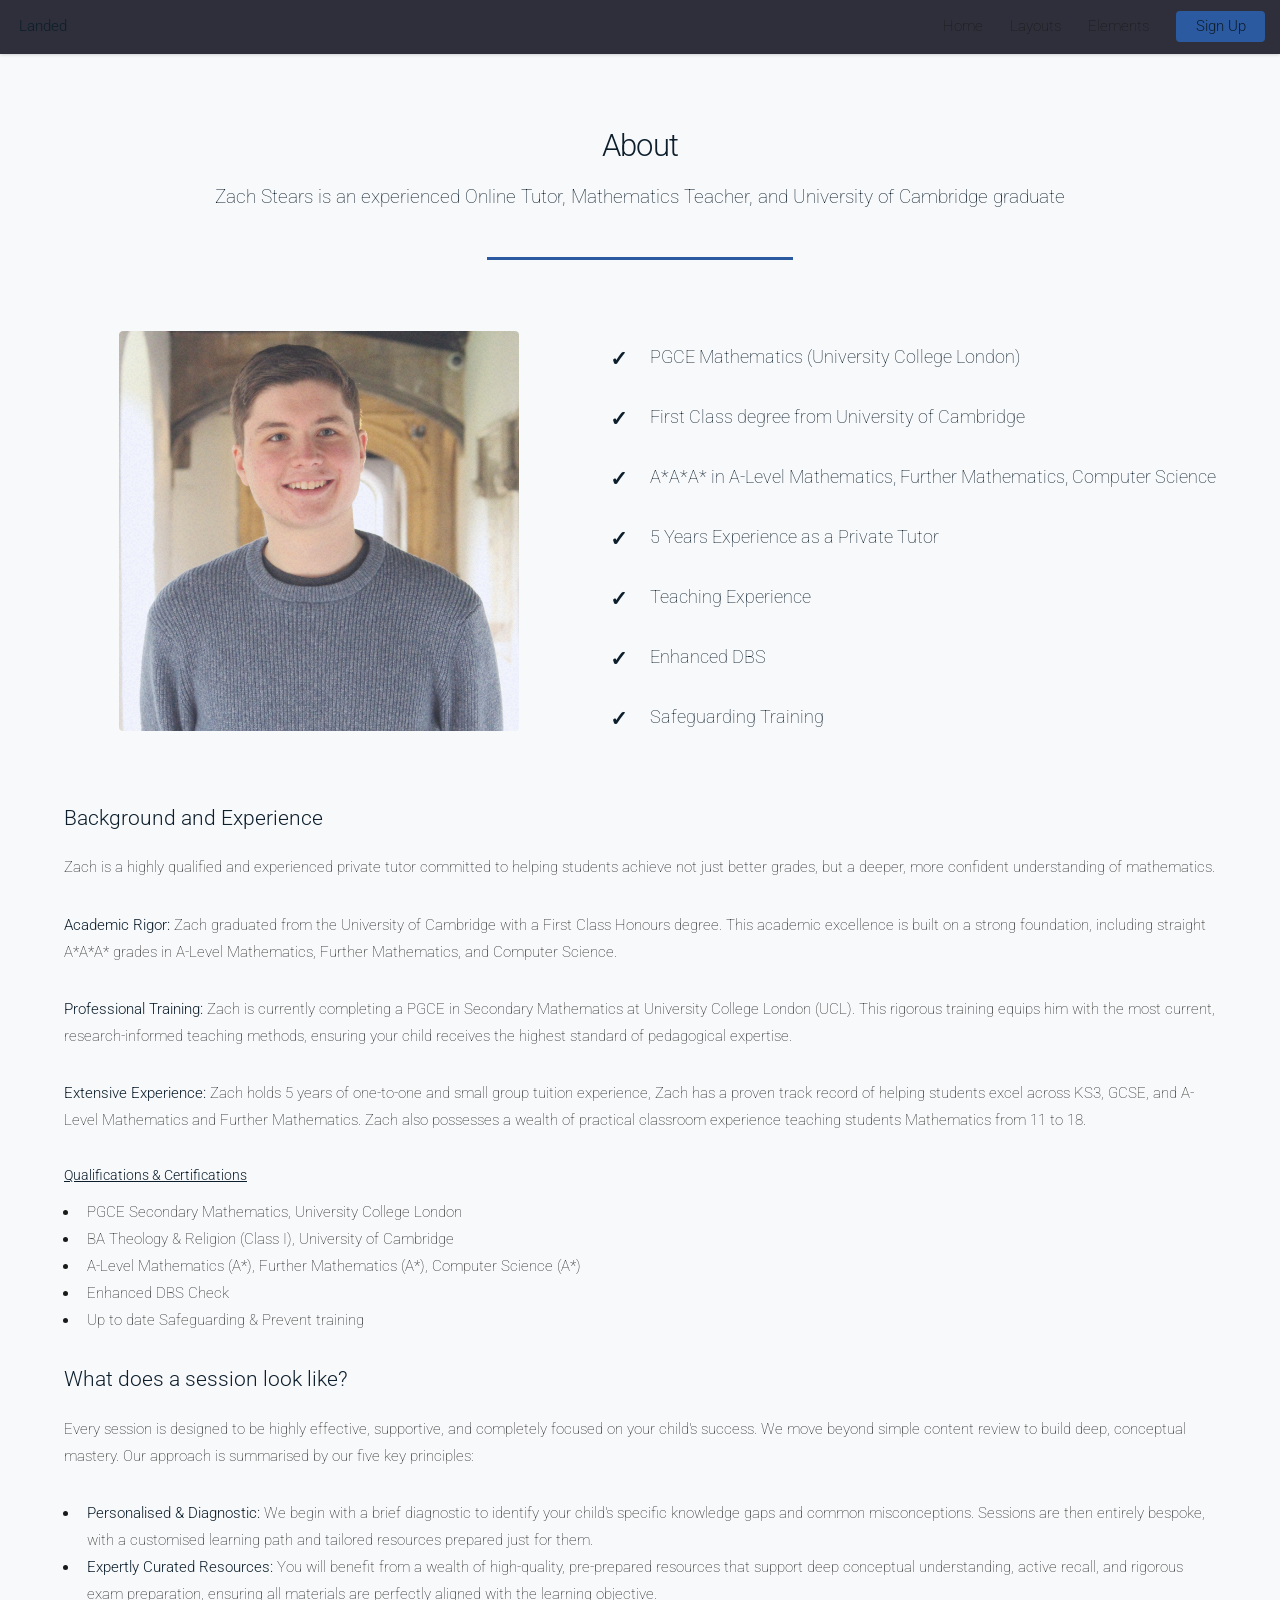
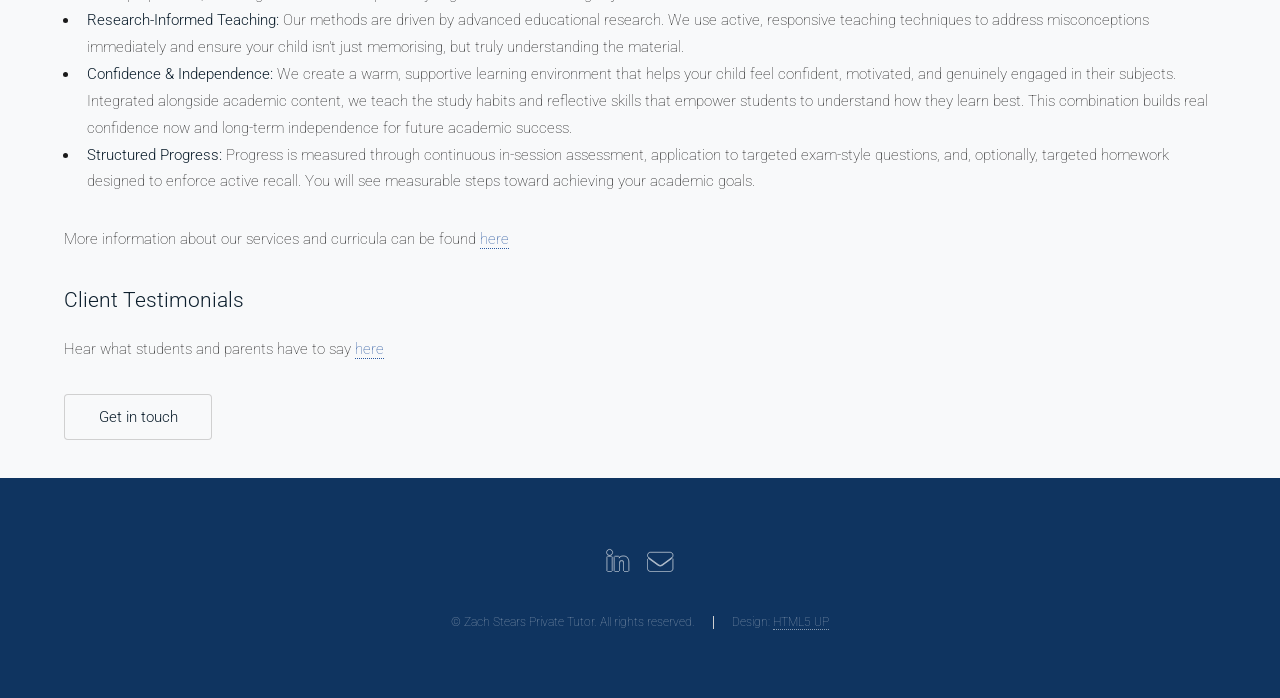
==== about.html @ e8ccbfac "Style and content changes" ====
<!DOCTYPE HTML>
<!--
	Landed by HTML5 UP
	html5up.net | @ajlkn
	Free for personal and commercial use under the CCA 3.0 license (html5up.net/license)
-->
<html>
	<head>
		<title>About - Zach Stears Tuition</title>
		<meta charset="utf-8" />
		<meta name="viewport" content="width=device-width, initial-scale=1, user-scalable=no" />
		<link rel="stylesheet" href="assets/css/main.css" />
		<noscript><link rel="stylesheet" href="assets/css/noscript.css" /></noscript>

	</head>
	<body class="is-preload">
		<div id="page-wrapper">

			<!-- Header -->
				<header id="header">
					<h1 id="logo"><a href="index.html">Landed</a></h1>
					<nav id="nav">
						<ul>
							<li><a href="index.html">Home</a></li>
							<li>
								<a href="#">Layouts</a>
								<ul>
									<li><a href="left-sidebar.html">Left Sidebar</a></li>
									<li><a href="right-sidebar.html">Right Sidebar</a></li>
									<li><a href="no-sidebar.html">No Sidebar</a></li>
									<li>
										<a href="#">Submenu</a>
										<ul>
											<li><a href="#">Option 1</a></li>
											<li><a href="#">Option 2</a></li>
											<li><a href="#">Option 3</a></li>
											<li><a href="#">Option 4</a></li>
										</ul>
									</li>
								</ul>
							</li>
							<li><a href="elements.html">Elements</a></li>
							<li><a href="#" class="button primary">Sign Up</a></li>
						</ul>
					</nav>
				</header>

			<!-- Main -->
				<div id="main" class="wrapper style1">
					<div class="container">
						<header class="major">
							<h2>About</h2>
							<p>Zach Stears is an experienced Online Tutor, Mathematics Teacher, and University of Cambridge graduate</p>
						</header>

						<!-- Content -->
							<section id="content">
								<div class="headshot-list">
  									<a href="#" class="image fit" style="max-width: 400px; margin-left: auto; margin-right: auto;"><img src="images/headshot.jpg" alt="" class="headshot"/></a>
  									<ul class="styled-list">
   										<li>PGCE Mathematics (University College London)</li>
  										<li>First Class degree from University of Cambridge</li>
  										<li>A*A*A* in A-Level Mathematics, Further Mathematics, Computer Science </li>
 								    	<li>5 Years Experience as a Private Tutor </li>
  										<li>Teaching Experience</li>
										<li>Enhanced DBS </li>
  										<li>Safeguarding Training</li>
  									</ul>
								</div>
								
								<h3 style = "margin-top: 2em;">Background and Experience</h3>
								<p>Zach is a highly qualified and experienced private tutor committed to helping students achieve not just better grades, but a deeper, more confident understanding of mathematics.</p>
								<p><b>Academic Rigor:</b> Zach graduated from the University of Cambridge with a First Class Honours degree. This academic excellence is built on a strong foundation, including straight A*A*A* grades in A-Level Mathematics, Further Mathematics, and Computer Science.</p>
								<p><b>Professional Training:</b> Zach is currently completing a PGCE in Secondary Mathematics at University College London (UCL). This rigorous training equips him with the most current, research-informed teaching methods, ensuring your child receives the highest standard of pedagogical expertise.</p>
								<p><b>Extensive Experience:</b> Zach holds 5 years of one-to-one and small group tuition experience, Zach has a proven track record of helping students excel across KS3, GCSE, and A-Level Mathematics and Further Mathematics. Zach also possesses a wealth of practical classroom experience teaching students Mathematics from 11 to 18. </p>
								
								<h5><u>Qualifications & Certifications</u></h5>
								<ul>
									<li>PGCE Secondary Mathematics, University College London</li>
									<li>BA Theology & Religion (Class I), University of Cambridge</li>	 
									<li>A-Level Mathematics (A*), Further Mathematics (A*), Computer Science (A*)</li>
									<li>Enhanced DBS Check</li>
									<li>Up to date Safeguarding & Prevent training</li>

								</ul>
								
								<h3>What does a session look like?</h3>
								<p>Every session is designed to be highly effective, supportive, and completely focused on your child's success. We move beyond simple content review to build deep, conceptual mastery. Our approach is summarised by our five key principles:</p>
								<ul>
									<li><b>Personalised & Diagnostic:</b> We begin with a brief diagnostic to identify your child's specific knowledge gaps and common misconceptions. Sessions are then entirely bespoke, with a customised learning path and tailored resources prepared just for them.</li>
									<li><b>Expertly Curated Resources:</b> You will benefit from a wealth of high-quality, pre-prepared resources that support deep conceptual understanding, active recall, and rigorous exam preparation, ensuring all materials are perfectly aligned with the learning objective.</li>
									<li><b>Research-Informed Teaching:</b> Our methods are driven by advanced educational research. We use active, responsive teaching techniques to address misconceptions immediately and ensure your child isn't just memorising, but truly understanding the material.</li>
									<li><b>Confidence & Independence:</b> We create a warm, supportive learning environment that helps your child feel confident, motivated, and genuinely engaged in their subjects. Integrated alongside academic content, we teach the study habits and reflective skills that empower students to understand how they learn best. This combination builds real confidence now and long‑term independence for future academic success.</li>
									<li><b>Structured Progress:</b> Progress is measured through continuous in-session assessment, application to targeted exam-style questions, and, optionally, targeted homework designed to enforce active recall. You will see measurable steps toward achieving your academic goals.</li>
								</ul>

								<p>More information about our services and curricula can be found <a href="services.html">here</a></p>

								<h3 style = "margin-top: 2rem;">Client Testimonials</h3>
								<p>Hear what students and parents have to say <a href="testimonials.html">here</a></p>

							</section>

							<a href="#" class="button">Get in touch</a>

					</div>
				</div>

			<!-- Footer -->
				<footer id="footer">
					<ul class="icons">
						<!--<li><a href="#" class="icon brands alt fa-twitter"><span class="label">Twitter</span></a></li>-->
						<!--<li><a href="#" class="icon brands alt fa-facebook-f"><span class="label">Facebook</span></a></li>-->
						<li><a href="https://www.linkedin.com/in/zach-stears" class="icon brands alt fa-linkedin-in"><span class="label">LinkedIn</span></a></li>
						<!--<li><a href="#" class="icon brands alt fa-instagram"><span class="label">Instagram</span></a></li>-->
						<li><a href="mailto:zstears.tutor@outlook.com" class="icon solid alt fa-envelope"><span class="label">Email</span></a></li>
					</ul>
					<ul class="copyright">
						<li>&copy; Zach Stears Private Tutor. All rights reserved.</li><li>Design: <a href="http://html5up.net">HTML5 UP</a></li>
					</ul>
				</footer>

		</div>

		<!-- Scripts -->
			<script src="assets/js/jquery.min.js"></script>
			<script src="assets/js/jquery.scrolly.min.js"></script>
			<script src="assets/js/jquery.dropotron.min.js"></script>
			<script src="assets/js/jquery.scrollex.min.js"></script>
			<script src="assets/js/browser.min.js"></script>
			<script src="assets/js/breakpoints.min.js"></script>
			<script src="assets/js/util.js"></script>
			<script src="assets/js/main.js"></script>

	</body>

</html>
---- assets/css/main.css ----
@import url("fontawesome-all.min.css");
@import url("https://fonts.googleapis.com/css?family=Roboto:100,300,100italic,300italic");

/*
	Landed by HTML5 UP
	html5up.net | @ajlkn
	Free for personal and commercial use under the CCA 3.0 license (html5up.net/license)
*/

html, body, div, span, applet, object,
iframe, h1, h2, h3, h4, h5, h6, p, blockquote,
pre, a, abbr, acronym, address, big, cite,
code, del, dfn, em, img, ins, kbd, q, s, samp,
small, strike, strong, sub, sup, tt, var, b,
u, i, center, dl, dt, dd, ol, ul, li, fieldset,
form, label, legend, table, caption, tbody,
tfoot, thead, tr, th, td, article, aside,
canvas, details, embed, figure, figcaption,
footer, header, hgroup, menu, nav, output, ruby,
section, summary, time, mark, audio, video {
	margin: 0;
	padding: 0;
	border: 0;
	font-size: 100%;
	font: inherit;
	vertical-align: baseline;}

article, aside, details, figcaption, figure,
footer, header, hgroup, menu, nav, section {
	display: block;}

body {
	line-height: 1;
}

ol, ul {
	list-style: none;
}

blockquote, q {
	quotes: none;
}

	blockquote:before, blockquote:after, q:before, q:after {
		content: '';
		content: none;
	}

table {
	border-collapse: collapse;
	border-spacing: 0;
}

body {
	-webkit-text-size-adjust: none;
}

mark {
	background-color: transparent;
	color: inherit;
}

input::-moz-focus-inner {
	border: 0;
	padding: 0;
}

input, select, textarea {
	-moz-appearance: none;
	-webkit-appearance: none;
	-ms-appearance: none;
	appearance: none;
}

/* Basic */

	html {
		box-sizing: border-box;
	}

	*, *:before, *:after {
		box-sizing: inherit;
	}

	html, body {
		background: #f8f9fa;
	}

	body.is-preload *, body.is-preload *:before, body.is-preload *:after {
		-moz-animation: none !important;
		-webkit-animation: none !important;
		-ms-animation: none !important;
		animation: none !important;
		-moz-transition: none !important;
		-webkit-transition: none !important;
		-ms-transition: none !important;
		transition: none !important;
	}

	body, input, select, textarea {
		color: #1a1a1a;
		font-family: "Roboto", Helvetica, sans-serif;
		font-size: 15pt;
		font-weight: 100;
		line-height: 1.75em;
	}

	a {
		-moz-transition: border-color 0.2s ease-in-out, color 0.2s ease-in-out;
		-webkit-transition: border-color 0.2s ease-in-out, color 0.2s ease-in-out;
		-ms-transition: border-color 0.2s ease-in-out, color 0.2s ease-in-out;
		transition: border-color 0.2s ease-in-out, color 0.2s ease-in-out;
		border-bottom: dotted 1px;
		color: #2c5aa0;
		text-decoration: none;
	}

		a:hover {
			color: #2c5aa0 !important;
			border-bottom-color: transparent;
		}

	strong, b {
		color: #0d1f2d;
		font-weight: 300;
	}

	em, i {
		font-style: italic;
	}

	p {
		margin: 0 0 2em 0;
	}

	h1, h2, h3, h4, h5, h6 {
		color: #0d1f2d;
		font-weight: 300;
		line-height: 1em;
		margin: 0 0 1em 0;
	}

		h1 a, h2 a, h3 a, h4 a, h5 a, h6 a {
			color: inherit;
			border: 0;
		}

	h2 {
		font-size: 2em;
		line-height: 1.5em;
		letter-spacing: -0.025em;
	}

	h3 {
		font-size: 1.35em;
		line-height: 1.5em;
	}

	h4 {
		font-size: 1.1em;
		line-height: 1.5em;
	}

	h5 {
		font-size: 0.9em;
		line-height: 1.5em;
	}

	h6 {
		font-size: 0.7em;
		line-height: 1.5em;
	}

	sub {
		font-size: 0.8em;
		position: relative;
		top: 0.5em;
	}

	sup {
		font-size: 0.8em;
		position: relative;
		top: -0.5em;
	}

	hr {
		border: 0;
		border-bottom: solid 1px #d0d0d0;
		margin: 3em 0;
	}

		hr.major {
			margin: 4em 0;
		}

	blockquote {
		border-left: solid 4px #d0d0d0;
		font-style: italic;
		margin: 0 0 2em 0;
		padding: 0.5em 0 0.5em 2em;
	}

	code {
		background: #f0f0f0;
		border-radius: 4px;
		font-family: "Courier New", monospace;
		font-size: 0.9em;
		margin: 0 0.25em;
		padding: 0.25em 0.65em;
	}

	pre {
		-webkit-overflow-scrolling: touch;
		font-family: "Courier New", monospace;
		font-size: 0.9em;
		margin: 0 0 2em 0;
	}

		pre code {
			display: block;
			line-height: 1.75em;
			padding: 1em 1.5em;
			overflow-x: auto;
		}

	.align-left {
		text-align: left;
	}

	.align-center {
		text-align: center;
	}

	.align-right {
		text-align: right;
	}

/* Loader */

	@-moz-keyframes spinner-show {
		0% {
			opacity: 0;
		}

		100% {
			opacity: 1;
		}
	}

	@-webkit-keyframes spinner-show {
		0% {
			opacity: 0;
		}

		100% {
			opacity: 1;
		}
	}

	@-ms-keyframes spinner-show {
		0% {
			opacity: 0;
		}

		100% {
			opacity: 1;
		}
	}

	@keyframes spinner-show {
		0% {
			opacity: 0;
		}

		100% {
			opacity: 1;
		}
	}

	@-moz-keyframes spinner-hide {
		0% {
			color: rgba(255, 255, 255, 0.15);
			z-index: 100001;
			-moz-transform: scale(1) rotate(0deg);
			-webkit-transform: scale(1) rotate(0deg);
			-ms-transform: scale(1) rotate(0deg);
			transform: scale(1) rotate(0deg);
		}

		99% {
			color: #f8f9fa;
			z-index: 100001;
			-moz-transform: scale(0.5) rotate(360deg);
			-webkit-transform: scale(0.5) rotate(360deg);
			-ms-transform: scale(0.5) rotate(360deg);
			transform: scale(0.5) rotate(360deg);
		}

		100% {
			color: #f8f9fa;
			z-index: -1;
			-moz-transform: scale(0.5) rotate(360deg);
			-webkit-transform: scale(0.5) rotate(360deg);
			-ms-transform: scale(0.5) rotate(360deg);
			transform: scale(0.5) rotate(360deg);
		}
	}

	@-webkit-keyframes spinner-hide {
		0% {
			color: rgba(255, 255, 255, 0.15);
			z-index: 100001;
			-moz-transform: scale(1) rotate(0deg);
			-webkit-transform: scale(1) rotate(0deg);
			-ms-transform: scale(1) rotate(0deg);
			transform: scale(1) rotate(0deg);
		}

		99% {
			color: #f8f9fa;
			z-index: 100001;
			-moz-transform: scale(0.5) rotate(360deg);
			-webkit-transform: scale(0.5) rotate(360deg);
			-ms-transform: scale(0.5) rotate(360deg);
			transform: scale(0.5) rotate(360deg);
		}

		100% {
			color: #f8f9fa;
			z-index: -1;
			-moz-transform: scale(0.5) rotate(360deg);
			-webkit-transform: scale(0.5) rotate(360deg);
			-ms-transform: scale(0.5) rotate(360deg);
			transform: scale(0.5) rotate(360deg);
		}
	}

	@-ms-keyframes spinner-hide {
		0% {
			color: rgba(255, 255, 255, 0.15);
			z-index: 100001;
			-moz-transform: scale(1) rotate(0deg);
			-webkit-transform: scale(1) rotate(0deg);
			-ms-transform: scale(1) rotate(0deg);
			transform: scale(1) rotate(0deg);
		}

		99% {
			color: #f8f9fa;
			z-index: 100001;
			-moz-transform: scale(0.5) rotate(360deg);
			-webkit-transform: scale(0.5) rotate(360deg);
			-ms-transform: scale(0.5) rotate(360deg);
			transform: scale(0.5) rotate(360deg);
		}

		100% {
			color: #f8f9fa;
			z-index: -1;
			-moz-transform: scale(0.5) rotate(360deg);
			-webkit-transform: scale(0.5) rotate(360deg);
			-ms-transform: scale(0.5) rotate(360deg);
			transform: scale(0.5) rotate(360deg);
		}
	}

	@keyframes spinner-hide {
		0% {
			color: rgba(255, 255, 255, 0.15);
			z-index: 100001;
			-moz-transform: scale(1) rotate(0deg);
			-webkit-transform: scale(1) rotate(0deg);
			-ms-transform: scale(1) rotate(0deg);
			transform: scale(1) rotate(0deg);
		}

		99% {
			color: #f8f9fa;
			z-index: 100001;
			-moz-transform: scale(0.5) rotate(360deg);
			-webkit-transform: scale(0.5) rotate(360deg);
			-ms-transform: scale(0.5) rotate(360deg);
			transform: scale(0.5) rotate(360deg);
		}

		100% {
			color: #f8f9fa;
			z-index: -1;
			-moz-transform: scale(0.5) rotate(360deg);
			-webkit-transform: scale(0.5) rotate(360deg);
			-ms-transform: scale(0.5) rotate(360deg);
			transform: scale(0.5) rotate(360deg);
		}
	}

	@-moz-keyframes spinner-rotate {
		0% {
			-moz-transform: scale(1) rotate(0deg);
			-webkit-transform: scale(1) rotate(0deg);
			-ms-transform: scale(1) rotate(0deg);
			transform: scale(1) rotate(0deg);
		}

		100% {
			-moz-transform: scale(1) rotate(360deg);
			-webkit-transform: scale(1) rotate(360deg);
			-ms-transform: scale(1) rotate(360deg);
			transform: scale(1) rotate(360deg);
		}
	}

	@-webkit-keyframes spinner-rotate {
		0% {
			-moz-transform: scale(1) rotate(0deg);
			-webkit-transform: scale(1) rotate(0deg);
			-ms-transform: scale(1) rotate(0deg);
			transform: scale(1) rotate(0deg);
		}

		100% {
			-moz-transform: scale(1) rotate(360deg);
			-webkit-transform: scale(1) rotate(360deg);
			-ms-transform: scale(1) rotate(360deg);
			transform: scale(1) rotate(360deg);
		}
	}

	@-ms-keyframes spinner-rotate {
		0% {
			-moz-transform: scale(1) rotate(0deg);
			-webkit-transform: scale(1) rotate(0deg);
			-ms-transform: scale(1) rotate(0deg);
			transform: scale(1) rotate(0deg);
		}

		100% {
			-moz-transform: scale(1) rotate(360deg);
			-webkit-transform: scale(1) rotate(360deg);
			-ms-transform: scale(1) rotate(360deg);
			transform: scale(1) rotate(360deg);
		}
	}

	@keyframes spinner-rotate {
		0% {
			-moz-transform: scale(1) rotate(0deg);
			-webkit-transform: scale(1) rotate(0deg);
			-ms-transform: scale(1) rotate(0deg);
			transform: scale(1) rotate(0deg);
		}

		100% {
			-moz-transform: scale(1) rotate(360deg);
			-webkit-transform: scale(1) rotate(360deg);
			-ms-transform: scale(1) rotate(360deg);
			transform: scale(1) rotate(360deg);
		}
	}

	@-moz-keyframes overlay-hide {
		0% {
			opacity: 1;
			z-index: 100000;
		}

		15% {
			opacity: 1;
			z-index: 100000;
		}

		99% {
			opacity: 0;
			z-index: 100000;
		}

		100% {
			opacity: 0;
			z-index: -1;
		}
	}

	@-webkit-keyframes overlay-hide {
		0% {
			opacity: 1;
			z-index: 100000;
		}

		15% {
			opacity: 1;
			z-index: 100000;
		}

		99% {
			opacity: 0;
			z-index: 100000;
		}

		100% {
			opacity: 0;
			z-index: -1;
		}
	}

	@-ms-keyframes overlay-hide {
		0% {
			opacity: 1;
			z-index: 100000;
		}

		15% {
			opacity: 1;
			z-index: 100000;
		}

		99% {
			opacity: 0;
			z-index: 100000;
		}

		100% {
			opacity: 0;
			z-index: -1;
		}
	}

	@keyframes overlay-hide {
		0% {
			opacity: 1;
			z-index: 100000;
		}

		15% {
			opacity: 1;
			z-index: 100000;
		}

		99% {
			opacity: 0;
			z-index: 100000;
		}

		100% {
			opacity: 0;
			z-index: -1;
		}
	}

	body.landing {
		text-decoration: none;
	}

		body.landing:before {
			-moz-osx-font-smoothing: grayscale;
			-webkit-font-smoothing: antialiased;
			display: inline-block;
			font-style: normal;
			font-variant: normal;
			text-rendering: auto;
			line-height: 1;
			text-transform: none !important;
			font-family: 'Font Awesome 5 Free';
			font-weight: 900;
		}

		body.landing:before {
			-moz-animation: spinner-show 1.5s 1 0.25s ease forwards, spinner-hide 0.25s ease-in-out forwards !important;
			-webkit-animation: spinner-show 1.5s 1 0.25s ease forwards, spinner-hide 0.25s ease-in-out forwards !important;
			-ms-animation: spinner-show 1.5s 1 0.25s ease forwards, spinner-hide 0.25s ease-in-out forwards !important;
			animation: spinner-show 1.5s 1 0.25s ease forwards, spinner-hide 0.25s ease-in-out forwards !important;
			-moz-transform-origin: 50% 50%;
			-webkit-transform-origin: 50% 50%;
			-ms-transform-origin: 50% 50%;
			transform-origin: 50% 50%;
			color: rgba(255, 255, 255, 0.15);
			content: '\f1ce';
			cursor: default;
			display: block;
			font-size: 2em;
			height: 2em;
			left: 50%;
			line-height: 2em;
			margin: -1em 0 0 -1em;
			opacity: 0;
			position: fixed;
			text-align: center;
			top: 50%;
			width: 2em;
			z-index: -1;
		}

		body.landing:after {
			-moz-animation: overlay-hide 1.5s ease-in forwards !important;
			-webkit-animation: overlay-hide 1.5s ease-in forwards !important;
			-ms-animation: overlay-hide 1.5s ease-in forwards !important;
			animation: overlay-hide 1.5s ease-in forwards !important;
			background: #f8f9fa;
			content: '';
			display: block;
			height: 100%;
			left: 0;
			opacity: 0;
			position: fixed;
			top: 0;
			width: 100%;
			z-index: -1;
		}

		body.landing.is-preload:before {
			-moz-animation: spinner-show 1.5s 1 0.25s ease forwards, spinner-rotate 0.75s infinite linear !important;
			-webkit-animation: spinner-show 1.5s 1 0.25s ease forwards, spinner-rotate 0.75s infinite linear !important;
			-ms-animation: spinner-show 1.5s 1 0.25s ease forwards, spinner-rotate 0.75s infinite linear !important;
			animation: spinner-show 1.5s 1 0.25s ease forwards, spinner-rotate 0.75s infinite linear !important;
			z-index: 100001;
		}

		body.landing.is-preload:after {
			-moz-animation: none !important;
			-webkit-animation: none !important;
			-ms-animation: none !important;
			animation: none !important;
			opacity: 1;
			z-index: 100000;
		}

	@media (-webkit-min-device-pixel-ratio: 2) {

		body.landing:before {
			line-height: 2.025em;
		}

	}

/* Container */

	.container {
		margin: 0 auto;
		max-width: calc(100% - 4em);
		width: 70em;
	}

		.container.xsmall {
			width: 17.5em;
		}

		.container.small {
			width: 35em;
		}

		.container.medium {
			width: 52.5em;
		}

		.container.large {
			width: 87.5em;
		}

		.container.xlarge {
			width: 105em;
		}

		.container.max {
			width: 100%;
		}

		@media screen and (max-width: 1280px) {

			.container {
				width: 90%;
				max-width: 100%;
			}

		}

		@media screen and (max-width: 980px) {

			.container {
				width: 100% !important;
			}

		}

/* Row */

	.row {
		display: flex;
		flex-wrap: wrap;
		box-sizing: border-box;
		align-items: stretch;
	}

		.row > * {
			box-sizing: border-box;
		}

		.row.gtr-uniform > * > :last-child {
			margin-bottom: 0;
		}

		.row.aln-left {
			justify-content: flex-start;
		}

		.row.aln-center {
			justify-content: center;
		}

		.row.aln-right {
			justify-content: flex-end;
		}

		.row.aln-top {
			align-items: flex-start;
		}

		.row.aln-middle {
			align-items: center;
		}

		.row.aln-bottom {
			align-items: flex-end;
		}

		.row > .imp {
			order: -1;
		}

		.row > .col-1 {
			width: 8.33333%;
		}

		.row > .off-1 {
			margin-left: 8.33333%;
		}

		.row > .col-2 {
			width: 16.66667%;
		}

		.row > .off-2 {
			margin-left: 16.66667%;
		}

		.row > .col-3 {
			width: 25%;
		}

		.row > .off-3 {
			margin-left: 25%;
		}

		.row > .col-4 {
			width: 33.33333%;
		}

		.row > .off-4 {
			margin-left: 33.33333%;
		}

		.row > .col-5 {
			width: 41.66667%;
		}

		.row > .off-5 {
			margin-left: 41.66667%;
		}

		.row > .col-6 {
			width: 50%;
		}

		.row > .off-6 {
			margin-left: 50%;
		}

		.row > .col-7 {
			width: 58.33333%;
		}

		.row > .off-7 {
			margin-left: 58.33333%;
		}

		.row > .col-8 {
			width: 66.66667%;
		}

		.row > .off-8 {
			margin-left: 66.66667%;
		}

		.row > .col-9 {
			width: 75%;
		}

		.row > .off-9 {
			margin-left: 75%;
		}

		.row > .col-10 {
			width: 83.33333%;
		}

		.row > .off-10 {
			margin-left: 83.33333%;
		}

		.row > .col-11 {
			width: 91.66667%;
		}

		.row > .off-11 {
			margin-left: 91.66667%;
		}

		.row > .col-12 {
			width: 100%;
		}

		.row > .off-12 {
			margin-left: 100%;
		}

		.row.gtr-0 {
			margin-top: 0;
			margin-left: 0em;
		}

			.row.gtr-0 > * {
				padding: 0 0 0 0em;
			}

			.row.gtr-0.gtr-uniform {
				margin-top: 0em;
			}

				.row.gtr-0.gtr-uniform > * {
					padding-top: 0em;
				}

		.row.gtr-25 {
			margin-top: 0;
			margin-left: -0.625em;
		}

			.row.gtr-25 > * {
				padding: 0 0 0 0.625em;
			}

			.row.gtr-25.gtr-uniform {
				margin-top: -0.625em;
			}

				.row.gtr-25.gtr-uniform > * {
					padding-top: 0.625em;
				}

		.row.gtr-50 {
			margin-top: 0;
			margin-left: -1.25em;
		}

			.row.gtr-50 > * {
				padding: 0 0 0 1.25em;
			}

			.row.gtr-50.gtr-uniform {
				margin-top: -1.25em;
			}

				.row.gtr-50.gtr-uniform > * {
					padding-top: 1.25em;
				}

		.row {
			margin-top: 0;
			margin-left: -2.5em;
		}

			.row > * {
				padding: 0 0 0 2.5em;
			}

			.row.gtr-uniform {
				margin-top: -2.5em;
			}

				.row.gtr-uniform > * {
					padding-top: 2.5em;
				}

		.row.gtr-150 {
			margin-top: 0;
			margin-left: -3.75em;
		}

			.row.gtr-150 > * {
				padding: 0 0 0 3.75em;
			}

			.row.gtr-150.gtr-uniform {
				margin-top: -3.75em;
			}

				.row.gtr-150.gtr-uniform > * {
					padding-top: 3.75em;
				}

		.row.gtr-200 {
			margin-top: 0;
			margin-left: -5em;
		}

			.row.gtr-200 > * {
				padding: 0 0 0 5em;
			}

			.row.gtr-200.gtr-uniform {
				margin-top: -5em;
			}

				.row.gtr-200.gtr-uniform > * {
					padding-top: 5em;
				}

		@media screen and (max-width: 1680px) {

			.row {
				display: flex;
				flex-wrap: wrap;
				box-sizing: border-box;
				align-items: stretch;
			}

				.row > * {
					box-sizing: border-box;
				}

				.row.gtr-uniform > * > :last-child {
					margin-bottom: 0;
				}

				.row.aln-left {
					justify-content: flex-start;
				}

				.row.aln-center {
					justify-content: center;
				}

				.row.aln-right {
					justify-content: flex-end;
				}

				.row.aln-top {
					align-items: flex-start;
				}

				.row.aln-middle {
					align-items: center;
				}

				.row.aln-bottom {
					align-items: flex-end;
				}

				.row > .imp-xlarge {
					order: -1;
				}

				.row > .col-1-xlarge {
					width: 8.33333%;
				}

				.row > .off-1-xlarge {
					margin-left: 8.33333%;
				}

				.row > .col-2-xlarge {
					width: 16.66667%;
				}

				.row > .off-2-xlarge {
					margin-left: 16.66667%;
				}

				.row > .col-3-xlarge {
					width: 25%;
				}

				.row > .off-3-xlarge {
					margin-left: 25%;
				}

				.row > .col-4-xlarge {
					width: 33.33333%;
				}

				.row > .off-4-xlarge {
					margin-left: 33.33333%;
				}

				.row > .col-5-xlarge {
					width: 41.66667%;
				}

				.row > .off-5-xlarge {
					margin-left: 41.66667%;
				}

				.row > .col-6-xlarge {
					width: 50%;
				}

				.row > .off-6-xlarge {
					margin-left: 50%;
				}

				.row > .col-7-xlarge {
					width: 58.33333%;
				}

				.row > .off-7-xlarge {
					margin-left: 58.33333%;
				}

				.row > .col-8-xlarge {
					width: 66.66667%;
				}

				.row > .off-8-xlarge {
					margin-left: 66.66667%;
				}

				.row > .col-9-xlarge {
					width: 75%;
				}

				.row > .off-9-xlarge {
					margin-left: 75%;
				}

				.row > .col-10-xlarge {
					width: 83.33333%;
				}

				.row > .off-10-xlarge {
					margin-left: 83.33333%;
				}

				.row > .col-11-xlarge {
					width: 91.66667%;
				}

				.row > .off-11-xlarge {
					margin-left: 91.66667%;
				}

				.row > .col-12-xlarge {
					width: 100%;
				}

				.row > .off-12-xlarge {
					margin-left: 100%;
				}

				.row.gtr-0 {
					margin-top: 0;
					margin-left: 0em;
				}

					.row.gtr-0 > * {
						padding: 0 0 0 0em;
					}

					.row.gtr-0.gtr-uniform {
						margin-top: 0em;
					}

						.row.gtr-0.gtr-uniform > * {
							padding-top: 0em;
						}

				.row.gtr-25 {
					margin-top: 0;
					margin-left: -0.625em;
				}

					.row.gtr-25 > * {
						padding: 0 0 0 0.625em;
					}

					.row.gtr-25.gtr-uniform {
						margin-top: -0.625em;
					}

						.row.gtr-25.gtr-uniform > * {
							padding-top: 0.625em;
						}

				.row.gtr-50 {
					margin-top: 0;
					margin-left: -1.25em;
				}

					.row.gtr-50 > * {
						padding: 0 0 0 1.25em;
					}

					.row.gtr-50.gtr-uniform {
						margin-top: -1.25em;
					}

						.row.gtr-50.gtr-uniform > * {
							padding-top: 1.25em;
						}

				.row {
					margin-top: 0;
					margin-left: -2.5em;
				}

					.row > * {
						padding: 0 0 0 2.5em;
					}

					.row.gtr-uniform {
						margin-top: -2.5em;
					}

						.row.gtr-uniform > * {
							padding-top: 2.5em;
						}

				.row.gtr-150 {
					margin-top: 0;
					margin-left: -3.75em;
				}

					.row.gtr-150 > * {
						padding: 0 0 0 3.75em;
					}

					.row.gtr-150.gtr-uniform {
						margin-top: -3.75em;
					}

						.row.gtr-150.gtr-uniform > * {
							padding-top: 3.75em;
						}

				.row.gtr-200 {
					margin-top: 0;
					margin-left: -5em;
				}

					.row.gtr-200 > * {
						padding: 0 0 0 5em;
					}

					.row.gtr-200.gtr-uniform {
						margin-top: -5em;
					}

						.row.gtr-200.gtr-uniform > * {
							padding-top: 5em;
						}

		}

		@media screen and (max-width: 1280px) {

			.row {
				display: flex;
				flex-wrap: wrap;
				box-sizing: border-box;
				align-items: stretch;
			}

				.row > * {
					box-sizing: border-box;
				}

				.row.gtr-uniform > * > :last-child {
					margin-bottom: 0;
				}

				.row.aln-left {
					justify-content: flex-start;
				}

				.row.aln-center {
					justify-content: center;
				}

				.row.aln-right {
					justify-content: flex-end;
				}

				.row.aln-top {
					align-items: flex-start;
				}

				.row.aln-middle {
					align-items: center;
				}

				.row.aln-bottom {
					align-items: flex-end;
				}

				.row > .imp-large {
					order: -1;
				}

				.row > .col-1-large {
					width: 8.33333%;
				}

				.row > .off-1-large {
					margin-left: 8.33333%;
				}

				.row > .col-2-large {
					width: 16.66667%;
				}

				.row > .off-2-large {
					margin-left: 16.66667%;
				}

				.row > .col-3-large {
					width: 25%;
				}

				.row > .off-3-large {
					margin-left: 25%;
				}

				.row > .col-4-large {
					width: 33.33333%;
				}

				.row > .off-4-large {
					margin-left: 33.33333%;
				}

				.row > .col-5-large {
					width: 41.66667%;
				}

				.row > .off-5-large {
					margin-left: 41.66667%;
				}

				.row > .col-6-large {
					width: 50%;
				}

				.row > .off-6-large {
					margin-left: 50%;
				}

				.row > .col-7-large {
					width: 58.33333%;
				}

				.row > .off-7-large {
					margin-left: 58.33333%;
				}

				.row > .col-8-large {
					width: 66.66667%;
				}

				.row > .off-8-large {
					margin-left: 66.66667%;
				}

				.row > .col-9-large {
					width: 75%;
				}

				.row > .off-9-large {
					margin-left: 75%;
				}

				.row > .col-10-large {
					width: 83.33333%;
				}

				.row > .off-10-large {
					margin-left: 83.33333%;
				}

				.row > .col-11-large {
					width: 91.66667%;
				}

				.row > .off-11-large {
					margin-left: 91.66667%;
				}

				.row > .col-12-large {
					width: 100%;
				}

				.row > .off-12-large {
					margin-left: 100%;
				}

				.row.gtr-0 {
					margin-top: 0;
					margin-left: 0em;
				}

					.row.gtr-0 > * {
						padding: 0 0 0 0em;
					}

					.row.gtr-0.gtr-uniform {
						margin-top: 0em;
					}

						.row.gtr-0.gtr-uniform > * {
							padding-top: 0em;
						}

				.row.gtr-25 {
					margin-top: 0;
					margin-left: -0.625em;
				}

					.row.gtr-25 > * {
						padding: 0 0 0 0.625em;
					}

					.row.gtr-25.gtr-uniform {
						margin-top: -0.625em;
					}

						.row.gtr-25.gtr-uniform > * {
							padding-top: 0.625em;
						}

				.row.gtr-50 {
					margin-top: 0;
					margin-left: -1.25em;
				}

					.row.gtr-50 > * {
						padding: 0 0 0 1.25em;
					}

					.row.gtr-50.gtr-uniform {
						margin-top: -1.25em;
					}

						.row.gtr-50.gtr-uniform > * {
							padding-top: 1.25em;
						}

				.row {
					margin-top: 0;
					margin-left: -2.5em;
				}

					.row > * {
						padding: 0 0 0 2.5em;
					}

					.row.gtr-uniform {
						margin-top: -2.5em;
					}

						.row.gtr-uniform > * {
							padding-top: 2.5em;
						}

				.row.gtr-150 {
					margin-top: 0;
					margin-left: -3.75em;
				}

					.row.gtr-150 > * {
						padding: 0 0 0 3.75em;
					}

					.row.gtr-150.gtr-uniform {
						margin-top: -3.75em;
					}

						.row.gtr-150.gtr-uniform > * {
							padding-top: 3.75em;
						}

				.row.gtr-200 {
					margin-top: 0;
					margin-left: -5em;
				}

					.row.gtr-200 > * {
						padding: 0 0 0 5em;
					}

					.row.gtr-200.gtr-uniform {
						margin-top: -5em;
					}

						.row.gtr-200.gtr-uniform > * {
							padding-top: 5em;
						}

		}

		@media screen and (max-width: 980px) {

			.row {
				display: flex;
				flex-wrap: wrap;
				box-sizing: border-box;
				align-items: stretch;
			}

				.row > * {
					box-sizing: border-box;
				}

				.row.gtr-uniform > * > :last-child {
					margin-bottom: 0;
				}

				.row.aln-left {
					justify-content: flex-start;
				}

				.row.aln-center {
					justify-content: center;
				}

				.row.aln-right {
					justify-content: flex-end;
				}

				.row.aln-top {
					align-items: flex-start;
				}

				.row.aln-middle {
					align-items: center;
				}

				.row.aln-bottom {
					align-items: flex-end;
				}

				.row > .imp-medium {
					order: -1;
				}

				.row > .col-1-medium {
					width: 8.33333%;
				}

				.row > .off-1-medium {
					margin-left: 8.33333%;
				}

				.row > .col-2-medium {
					width: 16.66667%;
				}

				.row > .off-2-medium {
					margin-left: 16.66667%;
				}

				.row > .col-3-medium {
					width: 25%;
				}

				.row > .off-3-medium {
					margin-left: 25%;
				}

				.row > .col-4-medium {
					width: 33.33333%;
				}

				.row > .off-4-medium {
					margin-left: 33.33333%;
				}

				.row > .col-5-medium {
					width: 41.66667%;
				}

				.row > .off-5-medium {
					margin-left: 41.66667%;
				}

				.row > .col-6-medium {
					width: 50%;
				}

				.row > .off-6-medium {
					margin-left: 50%;
				}

				.row > .col-7-medium {
					width: 58.33333%;
				}

				.row > .off-7-medium {
					margin-left: 58.33333%;
				}

				.row > .col-8-medium {
					width: 66.66667%;
				}

				.row > .off-8-medium {
					margin-left: 66.66667%;
				}

				.row > .col-9-medium {
					width: 75%;
				}

				.row > .off-9-medium {
					margin-left: 75%;
				}

				.row > .col-10-medium {
					width: 83.33333%;
				}

				.row > .off-10-medium {
					margin-left: 83.33333%;
				}

				.row > .col-11-medium {
					width: 91.66667%;
				}

				.row > .off-11-medium {
					margin-left: 91.66667%;
				}

				.row > .col-12-medium {
					width: 100%;
				}

				.row > .off-12-medium {
					margin-left: 100%;
				}

				.row.gtr-0 {
					margin-top: 0;
					margin-left: 0em;
				}

					.row.gtr-0 > * {
						padding: 0 0 0 0em;
					}

					.row.gtr-0.gtr-uniform {
						margin-top: 0em;
					}

						.row.gtr-0.gtr-uniform > * {
							padding-top: 0em;
						}

				.row.gtr-25 {
					margin-top: 0;
					margin-left: -0.625em;
				}

					.row.gtr-25 > * {
						padding: 0 0 0 0.625em;
					}

					.row.gtr-25.gtr-uniform {
						margin-top: -0.625em;
					}

						.row.gtr-25.gtr-uniform > * {
							padding-top: 0.625em;
						}

				.row.gtr-50 {
					margin-top: 0;
					margin-left: -1.25em;
				}

					.row.gtr-50 > * {
						padding: 0 0 0 1.25em;
					}

					.row.gtr-50.gtr-uniform {
						margin-top: -1.25em;
					}

						.row.gtr-50.gtr-uniform > * {
							padding-top: 1.25em;
						}

				.row {
					margin-top: 0;
					margin-left: -2.5em;
				}

					.row > * {
						padding: 0 0 0 2.5em;
					}

					.row.gtr-uniform {
						margin-top: -2.5em;
					}

						.row.gtr-uniform > * {
							padding-top: 2.5em;
						}

				.row.gtr-150 {
					margin-top: 0;
					margin-left: -3.75em;
				}

					.row.gtr-150 > * {
						padding: 0 0 0 3.75em;
					}

					.row.gtr-150.gtr-uniform {
						margin-top: -3.75em;
					}

						.row.gtr-150.gtr-uniform > * {
							padding-top: 3.75em;
						}

				.row.gtr-200 {
					margin-top: 0;
					margin-left: -5em;
				}

					.row.gtr-200 > * {
						padding: 0 0 0 5em;
					}

					.row.gtr-200.gtr-uniform {
						margin-top: -5em;
					}

						.row.gtr-200.gtr-uniform > * {
							padding-top: 5em;
						}

		}

		@media screen and (max-width: 736px) {

			.row {
				display: flex;
				flex-wrap: wrap;
				box-sizing: border-box;
				align-items: stretch;
			}

				.row > * {
					box-sizing: border-box;
				}

				.row.gtr-uniform > * > :last-child {
					margin-bottom: 0;
				}

				.row.aln-left {
					justify-content: flex-start;
				}

				.row.aln-center {
					justify-content: center;
				}

				.row.aln-right {
					justify-content: flex-end;
				}

				.row.aln-top {
					align-items: flex-start;
				}

				.row.aln-middle {
					align-items: center;
				}

				.row.aln-bottom {
					align-items: flex-end;
				}

				.row > .imp-small {
					order: -1;
				}

				.row > .col-1-small {
					width: 8.33333%;
				}

				.row > .off-1-small {
					margin-left: 8.33333%;
				}

				.row > .col-2-small {
					width: 16.66667%;
				}

				.row > .off-2-small {
					margin-left: 16.66667%;
				}

				.row > .col-3-small {
					width: 25%;
				}

				.row > .off-3-small {
					margin-left: 25%;
				}

				.row > .col-4-small {
					width: 33.33333%;
				}

				.row > .off-4-small {
					margin-left: 33.33333%;
				}

				.row > .col-5-small {
					width: 41.66667%;
				}

				.row > .off-5-small {
					margin-left: 41.66667%;
				}

				.row > .col-6-small {
					width: 50%;
				}

				.row > .off-6-small {
					margin-left: 50%;
				}

				.row > .col-7-small {
					width: 58.33333%;
				}

				.row > .off-7-small {
					margin-left: 58.33333%;
				}

				.row > .col-8-small {
					width: 66.66667%;
				}

				.row > .off-8-small {
					margin-left: 66.66667%;
				}

				.row > .col-9-small {
					width: 75%;
				}

				.row > .off-9-small {
					margin-left: 75%;
				}

				.row > .col-10-small {
					width: 83.33333%;
				}

				.row > .off-10-small {
					margin-left: 83.33333%;
				}

				.row > .col-11-small {
					width: 91.66667%;
				}

				.row > .off-11-small {
					margin-left: 91.66667%;
				}

				.row > .col-12-small {
					width: 100%;
				}

				.row > .off-12-small {
					margin-left: 100%;
				}

				.row.gtr-0 {
					margin-top: 0;
					margin-left: 0em;
				}

					.row.gtr-0 > * {
						padding: 0 0 0 0em;
					}

					.row.gtr-0.gtr-uniform {
						margin-top: 0em;
					}

						.row.gtr-0.gtr-uniform > * {
							padding-top: 0em;
						}

				.row.gtr-25 {
					margin-top: 0;
					margin-left: -0.625em;
				}

					.row.gtr-25 > * {
						padding: 0 0 0 0.625em;
					}

					.row.gtr-25.gtr-uniform {
						margin-top: -0.625em;
					}

						.row.gtr-25.gtr-uniform > * {
							padding-top: 0.625em;
						}

				.row.gtr-50 {
					margin-top: 0;
					margin-left: -1.25em;
				}

					.row.gtr-50 > * {
						padding: 0 0 0 1.25em;
					}

					.row.gtr-50.gtr-uniform {
						margin-top: -1.25em;
					}

						.row.gtr-50.gtr-uniform > * {
							padding-top: 1.25em;
						}

				.row {
					margin-top: 0;
					margin-left: -2.5em;
				}

					.row > * {
						padding: 0 0 0 2.5em;
					}

					.row.gtr-uniform {
						margin-top: -2.5em;
					}

						.row.gtr-uniform > * {
							padding-top: 2.5em;
						}

				.row.gtr-150 {
					margin-top: 0;
					margin-left: -3.75em;
				}

					.row.gtr-150 > * {
						padding: 0 0 0 3.75em;
					}

					.row.gtr-150.gtr-uniform {
						margin-top: -3.75em;
					}

						.row.gtr-150.gtr-uniform > * {
							padding-top: 3.75em;
						}

				.row.gtr-200 {
					margin-top: 0;
					margin-left: -5em;
				}

					.row.gtr-200 > * {
						padding: 0 0 0 5em;
					}

					.row.gtr-200.gtr-uniform {
						margin-top: -5em;
					}

						.row.gtr-200.gtr-uniform > * {
							padding-top: 5em;
						}

		}

		@media screen and (max-width: 480px) {

			.row {
				display: flex;
				flex-wrap: wrap;
				box-sizing: border-box;
				align-items: stretch;
			}

				.row > * {
					box-sizing: border-box;
				}

				.row.gtr-uniform > * > :last-child {
					margin-bottom: 0;
				}

				.row.aln-left {
					justify-content: flex-start;
				}

				.row.aln-center {
					justify-content: center;
				}

				.row.aln-right {
					justify-content: flex-end;
				}

				.row.aln-top {
					align-items: flex-start;
				}

				.row.aln-middle {
					align-items: center;
				}

				.row.aln-bottom {
					align-items: flex-end;
				}

				.row > .imp-xsmall {
					order: -1;
				}

				.row > .col-1-xsmall {
					width: 8.33333%;
				}

				.row > .off-1-xsmall {
					margin-left: 8.33333%;
				}

				.row > .col-2-xsmall {
					width: 16.66667%;
				}

				.row > .off-2-xsmall {
					margin-left: 16.66667%;
				}

				.row > .col-3-xsmall {
					width: 25%;
				}

				.row > .off-3-xsmall {
					margin-left: 25%;
				}

				.row > .col-4-xsmall {
					width: 33.33333%;
				}

				.row > .off-4-xsmall {
					margin-left: 33.33333%;
				}

				.row > .col-5-xsmall {
					width: 41.66667%;
				}

				.row > .off-5-xsmall {
					margin-left: 41.66667%;
				}

				.row > .col-6-xsmall {
					width: 50%;
				}

				.row > .off-6-xsmall {
					margin-left: 50%;
				}

				.row > .col-7-xsmall {
					width: 58.33333%;
				}

				.row > .off-7-xsmall {
					margin-left: 58.33333%;
				}

				.row > .col-8-xsmall {
					width: 66.66667%;
				}

				.row > .off-8-xsmall {
					margin-left: 66.66667%;
				}

				.row > .col-9-xsmall {
					width: 75%;
				}

				.row > .off-9-xsmall {
					margin-left: 75%;
				}

				.row > .col-10-xsmall {
					width: 83.33333%;
				}

				.row > .off-10-xsmall {
					margin-left: 83.33333%;
				}

				.row > .col-11-xsmall {
					width: 91.66667%;
				}

				.row > .off-11-xsmall {
					margin-left: 91.66667%;
				}

				.row > .col-12-xsmall {
					width: 100%;
				}

				.row > .off-12-xsmall {
					margin-left: 100%;
				}

				.row.gtr-0 {
					margin-top: 0;
					margin-left: 0em;
				}

					.row.gtr-0 > * {
						padding: 0 0 0 0em;
					}

					.row.gtr-0.gtr-uniform {
						margin-top: 0em;
					}

						.row.gtr-0.gtr-uniform > * {
							padding-top: 0em;
						}

				.row.gtr-25 {
					margin-top: 0;
					margin-left: -0.625em;
				}

					.row.gtr-25 > * {
						padding: 0 0 0 0.625em;
					}

					.row.gtr-25.gtr-uniform {
						margin-top: -0.625em;
					}

						.row.gtr-25.gtr-uniform > * {
							padding-top: 0.625em;
						}

				.row.gtr-50 {
					margin-top: 0;
					margin-left: -1.25em;
				}

					.row.gtr-50 > * {
						padding: 0 0 0 1.25em;
					}

					.row.gtr-50.gtr-uniform {
						margin-top: -1.25em;
					}

						.row.gtr-50.gtr-uniform > * {
							padding-top: 1.25em;
						}

				.row {
					margin-top: 0;
					margin-left: -2.5em;
				}

					.row > * {
						padding: 0 0 0 2.5em;
					}

					.row.gtr-uniform {
						margin-top: -2.5em;
					}

						.row.gtr-uniform > * {
							padding-top: 2.5em;
						}

				.row.gtr-150 {
					margin-top: 0;
					margin-left: -3.75em;
				}

					.row.gtr-150 > * {
						padding: 0 0 0 3.75em;
					}

					.row.gtr-150.gtr-uniform {
						margin-top: -3.75em;
					}

						.row.gtr-150.gtr-uniform > * {
							padding-top: 3.75em;
						}

				.row.gtr-200 {
					margin-top: 0;
					margin-left: -5em;
				}

					.row.gtr-200 > * {
						padding: 0 0 0 5em;
					}

					.row.gtr-200.gtr-uniform {
						margin-top: -5em;
					}

						.row.gtr-200.gtr-uniform > * {
							padding-top: 5em;
						}

		}

/* Section/Article */

	section.special, article.special {
		text-align: center;
	}

	header p {
		color: #0d1f2d;
		position: relative;
		margin: 0 0 1.5em 0;
	}

	header h2 + p {
		font-size: 1.25em;
		margin-top: -1em;
		line-height: 1.75em;
	}

	header h3 + p {
		font-size: 1.1em;
		margin-top: -0.8em;
		line-height: 1.75em;
	}

	header h4 + p,
	header h5 + p,
	header h6 + p {
		font-size: 0.9em;
		margin-top: -0.6em;
		line-height: 1.5em;
	}

	header.major {
		margin: 0 0 4em 0;
		position: relative;
		text-align: center;
	}

		header.major:after {
			background: #2c5aa0;
			content: '';
			display: inline-block;
			height: 0.2em;
			max-width: 20em;
			width: 75%;
		}

	footer.major {
		margin: 4em 0 0 0;
	}

/* Form */

	form {
		margin: 0 0 2em 0;
	}

		form.cta {
			max-width: 35em;
			margin-left: auto;
			margin-right: auto;
		}

	label {
		color: #0d1f2d;
		display: block;
		font-size: 0.9em;
		font-weight: 300;
		margin: 0 0 1em 0;
	}

	input[type="text"],
	input[type="password"],
	input[type="email"],
	select,
	textarea {
		-moz-appearance: none;
		-webkit-appearance: none;
		-ms-appearance: none;
		appearance: none;
		-moz-transition: border-color 0.2s ease-in-out;
		-webkit-transition: border-color 0.2s ease-in-out;
		-ms-transition: border-color 0.2s ease-in-out;
		transition: border-color 0.2s ease-in-out;
		background: transparent;
		border-radius: 4px;
		border: solid 1px #d0d0d0;
		color: inherit;
		display: block;
		outline: 0;
		padding: 0 1em;
		text-decoration: none;
		width: 100%;
	}

		input[type="text"]:invalid,
		input[type="password"]:invalid,
		input[type="email"]:invalid,
		select:invalid,
		textarea:invalid {
			box-shadow: none;
		}

		input[type="text"]:focus,
		input[type="password"]:focus,
		input[type="email"]:focus,
		select:focus,
		textarea:focus {
			border-color: #2c5aa0;
		}

	select {
		background-image: url("data:image/svg+xml;charset=utf8,%3Csvg xmlns='http://www.w3.org/2000/svg' width='40' height='40' preserveAspectRatio='none' viewBox='0 0 40 40'%3E%3Cpath d='M9.4,12.3l10.4,10.4l10.4-10.4c0.2-0.2,0.5-0.4,0.9-0.4c0.3,0,0.6,0.1,0.9,0.4l3.3,3.3c0.2,0.2,0.4,0.5,0.4,0.9 c0,0.4-0.1,0.6-0.4,0.9L20.7,31.9c-0.2,0.2-0.5,0.4-0.9,0.4c-0.3,0-0.6-0.1-0.9-0.4L4.3,17.3c-0.2-0.2-0.4-0.5-0.4-0.9 c0-0.4,0.1-0.6,0.4-0.9l3.3-3.3c0.2-0.2,0.5-0.4,0.9-0.4S9.1,12.1,9.4,12.3z' fill='#d0d0d0' /%3E%3C/svg%3E");
		background-size: 1.25rem;
		background-repeat: no-repeat;
		background-position: calc(100% - 1rem) center;
		height: 3em;
		padding-right: 3em;
		text-overflow: ellipsis;
	}

		select option {
			color: #0d1f2d;
			background: #f8f9fa;
		}

		select:focus::-ms-value {
			background-color: transparent;
		}

		select::-ms-expand {
			display: none;
		}

	input[type="text"],
	input[type="password"],
	input[type="email"],
	select {
		height: 3em;
	}

	textarea {
		padding: 0.75em 1em;
	}

	input[type="checkbox"],
	input[type="radio"] {
		-moz-appearance: none;
		-webkit-appearance: none;
		-ms-appearance: none;
		appearance: none;
		display: block;
		float: left;
		margin-right: -2em;
		opacity: 0;
		width: 1em;
		z-index: -1;
	}

		input[type="checkbox"] + label,
		input[type="radio"] + label {
			text-decoration: none;
			color: #1a1a1a;
			cursor: pointer;
			display: inline-block;
			font-size: 1em;
			font-weight: 100;
			padding-left: 2.55em;
			padding-right: 0.75em;
			position: relative;
		}

			input[type="checkbox"] + label:before,
			input[type="radio"] + label:before {
				-moz-osx-font-smoothing: grayscale;
				-webkit-font-smoothing: antialiased;
				display: inline-block;
				font-style: normal;
				font-variant: normal;
				text-rendering: auto;
				line-height: 1;
				text-transform: none !important;
				font-family: 'Font Awesome 5 Free';
				font-weight: 900;
			}

			input[type="checkbox"] + label:before,
			input[type="radio"] + label:before {
				border-radius: 4px;
				border: solid 1px #d0d0d0;
				content: '';
				display: inline-block;
				font-size: 0.8em;
				height: 2.25em;
				left: 0;
				line-height: 2.25em;
				position: absolute;
				text-align: center;
				top: 0;
				width: 2.25em;
			}

		input[type="checkbox"]:checked + label:before,
		input[type="radio"]:checked + label:before {
			background: rgba(255, 255, 255, 0.25);
			color: #0d1f2d;
			content: '\f00c';
		}

		input[type="checkbox"]:focus + label:before,
		input[type="radio"]:focus + label:before {
			border-color: #2c5aa0;
		}

	input[type="checkbox"] + label:before {
		border-radius: 4px;
	}

	input[type="radio"] + label:before {
		border-radius: 100%;
	}

	::-webkit-input-placeholder {
		color: rgba(255, 255, 255, 0.5) !important;
		opacity: 1.0;
	}

	:-moz-placeholder {
		color: rgba(255, 255, 255, 0.5) !important;
		opacity: 1.0;
	}

	::-moz-placeholder {
		color: rgba(255, 255, 255, 0.5) !important;
		opacity: 1.0;
	}

	:-ms-input-placeholder {
		color: rgba(255, 255, 255, 0.5) !important;
		opacity: 1.0;
	}

/* Box */

	.box {
		border-radius: 4px;
		border: solid 1px #d0d0d0;
		margin-bottom: 2em;
		padding: 1.5em;
	}

		.box > :last-child,
		.box > :last-child > :last-child,
		.box > :last-child > :last-child > :last-child {
			margin-bottom: 0;
		}

		.box.alt {
			border: 0;
			border-radius: 0;
			padding: 0;
		}

/* Icon */

	.icon {
		text-decoration: none;
		border-bottom: none;
		position: relative;
	}

		.icon:before {
			-moz-osx-font-smoothing: grayscale;
			-webkit-font-smoothing: antialiased;
			display: inline-block;
			font-style: normal;
			font-variant: normal;
			text-rendering: auto;
			line-height: 1;
			text-transform: none !important;
			font-family: 'Font Awesome 5 Free';
			font-weight: 400;
		}

		.icon > .label {
			display: none;
		}

		.icon:before {
			line-height: inherit;
		}

		.icon.solid:before {
			font-weight: 900 !important;
		}

		.icon.brands:before {
			font-family: 'Font Awesome 5 Brands' !important;
		}

		.icon.alt {
			text-decoration: none;
		}

			.icon.alt:before {
				-moz-osx-font-smoothing: grayscale;
				-webkit-font-smoothing: antialiased;
				display: inline-block;
				font-style: normal;
				font-variant: normal;
				text-rendering: auto;
				line-height: 1;
				text-transform: none !important;
				font-family: 'Font Awesome 5 Free';
				font-weight: 400;
			}

			.icon.alt:before {
				color: #f8f9fa !important;
				text-shadow: 1px 0 0 #0d1f2d, -1px 0 0 #0d1f2d, 0 1px 0 #0d1f2d, 0 -1px 0 #0d1f2d;
			}

		.icon.major {
			background: #0f3460;
			border-radius: 100%;
			cursor: default;
			display: inline-block;
			height: 6em;
			line-height: 5.65em;
			margin: 0 0 2em 0;
			text-align: center;
			width: 6em;
		}

			.icon.major:before {
				font-size: 2.25em;
			}

			.icon.major.alt {
				text-decoration: none;
			}

				.icon.major.alt:before {
					-moz-osx-font-smoothing: grayscale;
					-webkit-font-smoothing: antialiased;
					display: inline-block;
					font-style: normal;
					font-variant: normal;
					text-rendering: auto;
					line-height: 1;
					text-transform: none !important;
					font-family: 'Font Awesome 5 Free';
					font-weight: 400;
				}

				.icon.major.alt:before {
					color: #0f3460 !important;
					text-shadow: 1px 0 0 #0d1f2d, -1px 0 0 #0d1f2d, 0 1px 0 #0d1f2d, 0 -1px 0 #0d1f2d;
				}

/* Image */

	.image {
		border-radius: 4px;
		border: 0;
		display: inline-block;
		position: relative;
		overflow: hidden;
	}

		.image:before {
			content: '';
			display: block;
			position: absolute;
			left: 0;
			top: 0;
			background-image: url("images/overlay.png");
			width: 100%;
			height: 100%;
			z-index: 1;
		}

		.image img {
			border-radius: 4px;
			display: block;
		}

		.image.left {
			float: left;
			margin: 0 1.5em 1em 0;
			top: 0.25em;
		}

		.image.right {
			float: right;
			margin: 0 0 1em 1.5em;
			top: 0.25em;
		}

		.image.left, .image.right {
			max-width: 40%;
		}

			.image.left img, .image.right img {
				width: 100%;
			}

		.image.fit {
			display: block;
			margin: 0 0 2em 0;
			width: 100%;
		}

			.image.fit img {
				width: 100%;
			}

/* List */

	ol {
		list-style: decimal;
		margin: 0 0 2em 0;
		padding-left: 1.25em;
	}

		ol li {
			padding-left: 0.25em;
		}

	ul {
		list-style: disc;
		margin: 0 0 2em 0;
		padding-left: 1em;
	}

		ul li {
			padding-left: 0.5em;
		}

		ul.alt {
			list-style: none;
			padding-left: 0;
		}

			ul.alt li {
				border-top: solid 1px #d0d0d0;
				padding: 0.5em 0;
			}

				ul.alt li:first-child {
					border-top: 0;
					padding-top: 0;
				}

	dl {
		margin: 0 0 2em 0;
	}

/* Icons */

	ul.icons {
		cursor: default;
		list-style: none;
		padding-left: 0;
	}

		ul.icons li {
			display: inline-block;
			height: 2.5em;
			line-height: 2.5em;
			padding: 0 0.5em;
		}

			ul.icons li .icon {
				font-size: 0.8em;
			}

				ul.icons li .icon:before {
					font-size: 2em;
				}

/* Actions */

	ul.actions {
		display: -moz-flex;
		display: -webkit-flex;
		display: -ms-flex;
		display: flex;
		cursor: default;
		list-style: none;
		margin-left: -1em;
		padding-left: 0;
	}

		ul.actions li {
			padding: 0 0 0 1em;
			vertical-align: middle;
		}

		ul.actions.special {
			-moz-justify-content: center;
			-webkit-justify-content: center;
			-ms-justify-content: center;
			justify-content: center;
			width: 100%;
			margin-left: 0;
		}

			ul.actions.special li:first-child {
				padding-left: 0;
			}

		ul.actions.stacked {
			-moz-flex-direction: column;
			-webkit-flex-direction: column;
			-ms-flex-direction: column;
			flex-direction: column;
			margin-left: 0;
		}

			ul.actions.stacked li {
				padding: 1.3em 0 0 0;
			}

				ul.actions.stacked li:first-child {
					padding-top: 0;
				}

		ul.actions.fit {
			width: calc(100% + 1em);
		}

			ul.actions.fit li {
				-moz-flex-grow: 1;
				-webkit-flex-grow: 1;
				-ms-flex-grow: 1;
				flex-grow: 1;
				-moz-flex-shrink: 1;
				-webkit-flex-shrink: 1;
				-ms-flex-shrink: 1;
				flex-shrink: 1;
				width: 100%;
			}

				ul.actions.fit li > * {
					width: 100%;
				}

			ul.actions.fit.stacked {
				width: 100%;
			}

		@media screen and (max-width: 480px) {

			ul.actions:not(.fixed) {
				-moz-flex-direction: column;
				-webkit-flex-direction: column;
				-ms-flex-direction: column;
				flex-direction: column;
				margin-left: 0;
				width: 100% !important;
			}

				ul.actions:not(.fixed) li {
					-moz-flex-grow: 1;
					-webkit-flex-grow: 1;
					-ms-flex-grow: 1;
					flex-grow: 1;
					-moz-flex-shrink: 1;
					-webkit-flex-shrink: 1;
					-ms-flex-shrink: 1;
					flex-shrink: 1;
					padding: 1em 0 0 0;
					text-align: center;
					width: 100%;
				}

					ul.actions:not(.fixed) li > * {
						width: 100%;
					}

					ul.actions:not(.fixed) li:first-child {
						padding-top: 0;
					}

					ul.actions:not(.fixed) li input[type="submit"],
					ul.actions:not(.fixed) li input[type="reset"],
					ul.actions:not(.fixed) li input[type="button"],
					ul.actions:not(.fixed) li button,
					ul.actions:not(.fixed) li .button {
						width: 100%;
					}

						ul.actions:not(.fixed) li input[type="submit"].icon:before,
						ul.actions:not(.fixed) li input[type="reset"].icon:before,
						ul.actions:not(.fixed) li input[type="button"].icon:before,
						ul.actions:not(.fixed) li button.icon:before,
						ul.actions:not(.fixed) li .button.icon:before {
							margin-left: -0.5em;
						}

		}

/* Table */

	.table-wrapper {
		-webkit-overflow-scrolling: touch;
		overflow-x: auto;
	}

	table {
		margin: 0 0 2em 0;
		width: 100%;
	}

		table tbody tr {
			border: solid 1px #d0d0d0;
			border-left: 0;
			border-right: 0;
		}

			table tbody tr:nth-child(2n + 1) {
				background-color: #f0f0f0;
			}

		table td {
			padding: 0.75em 0.75em;
		}

		table th {
			color: #0d1f2d;
			font-size: 0.9em;
			font-weight: 300;
			padding: 0 0.75em 0.75em 0.75em;
			text-align: left;
		}

		table thead {
			border-bottom: solid 1px #d0d0d0;
		}

		table tfoot {
			border-top: solid 1px #d0d0d0;
		}

		table.alt {
			border-collapse: separate;
		}

			table.alt tbody tr td {
				border: solid 1px #d0d0d0;
				border-left-width: 0;
				border-top-width: 0;
			}

				table.alt tbody tr td:first-child {
					border-left-width: 1px;
				}

			table.alt tbody tr:first-child td {
				border-top-width: 1px;
			}

			table.alt thead {
				border-bottom: 0;
			}

			table.alt tfoot {
				border-top: 0;
			}

/* Button */

	input[type="submit"],
	input[type="reset"],
	input[type="button"],
	.button {
		-moz-appearance: none;
		-webkit-appearance: none;
		-ms-appearance: none;
		appearance: none;
		-moz-transition: background-color 0.2s ease-in-out, color 0.2s ease-in-out, box-shadow 0.2s ease-in-out;
		-webkit-transition: background-color 0.2s ease-in-out, color 0.2s ease-in-out, box-shadow 0.2s ease-in-out;
		-ms-transition: background-color 0.2s ease-in-out, color 0.2s ease-in-out, box-shadow 0.2s ease-in-out;
		transition: background-color 0.2s ease-in-out, color 0.2s ease-in-out, box-shadow 0.2s ease-in-out;
		background-color: transparent;
		border-radius: 4px;
		border: 0;
		box-shadow: inset 0 0 0 1px #d0d0d0;
		color: #0d1f2d !important;
		cursor: pointer;
		display: inline-block;
		font-weight: 300;
		height: 3em;
		line-height: 3em;
		padding: 0 2.25em;
		text-align: center;
		text-decoration: none;
		white-space: nowrap;
	}

		input[type="submit"]:hover, input[type="submit"]:active,
		input[type="reset"]:hover,
		input[type="reset"]:active,
		input[type="button"]:hover,
		input[type="button"]:active,
		.button:hover,
		.button:active {
			box-shadow: inset 0 0 0 1px #2c5aa0;
			color: #2c5aa0 !important;
		}

		input[type="submit"]:active,
		input[type="reset"]:active,
		input[type="button"]:active,
		.button:active {
			background-color: rgba(228, 76, 101, 0.15);
		}

		input[type="submit"].icon:before,
		input[type="reset"].icon:before,
		input[type="button"].icon:before,
		.button.icon:before {
			margin-right: 0.5em;
		}

		input[type="submit"].fit,
		input[type="reset"].fit,
		input[type="button"].fit,
		.button.fit {
			width: 100%;
		}

		input[type="submit"].small,
		input[type="reset"].small,
		input[type="button"].small,
		.button.small {
			font-size: 0.8em;
		}

		input[type="submit"].large,
		input[type="reset"].large,
		input[type="button"].large,
		.button.large {
			font-size: 1.35em;
		}

		input[type="submit"].primary,
		input[type="reset"].primary,
		input[type="button"].primary,
		.button.primary {
			background-color: #2c5aa0;
			box-shadow: none;
			color: #0d1f2d !important;
		}

			input[type="submit"].primary:hover,
			input[type="reset"].primary:hover,
			input[type="button"].primary:hover,
			.button.primary:hover {
				background-color: #e6c246;
			}

			input[type="submit"].primary:active,
			input[type="reset"].primary:active,
			input[type="button"].primary:active,
			.button.primary:active {
				background-color: #c4961f;
			}

		input[type="submit"].disabled, input[type="submit"]:disabled,
		input[type="reset"].disabled,
		input[type="reset"]:disabled,
		input[type="button"].disabled,
		input[type="button"]:disabled,
		.button.disabled,
		.button:disabled {
			background-color: #d0d0d0 !important;
			box-shadow: none !important;
			color: #0d1f2d !important;
			cursor: default;
			opacity: 0.25;
		}

/* Goto Next */

	.goto-next {
		border: 0;
		bottom: 0;
		display: block;
		height: 5em;
		left: 50%;
		margin: 0 0 0 -5em;
		overflow: hidden;
		position: absolute;
		text-indent: 10em;
		white-space: nowrap;
		width: 10em;
		z-index: 1;
	}

		.goto-next:before {
			background-image: url("images/arrow.svg");
			background-position: center center;
			background-repeat: no-repeat;
			background-size: contain;
			content: '';
			display: block;
			height: 1.5em;
			left: 50%;
			margin: -0.75em 0 0 -1em;
			position: absolute;
			top: 50%;
			width: 2em;
			z-index: 1;
		}

/* Spotlight */

	.spotlight {
		background-attachment: fixed;
		background-position: center center;
		background-size: cover;
		box-shadow: 0 0.25em 0.5em 0 rgba(0, 0, 0, 0.25);
		height: 100vh;
		overflow: hidden;
		position: relative;
	}

		.spotlight:nth-last-of-type(1) {
			z-index: 1;
		}

		.spotlight:nth-last-of-type(2) {
			z-index: 2;
		}

		.spotlight:nth-last-of-type(3) {
			z-index: 3;
		}

		.spotlight:nth-last-of-type(4) {
			z-index: 4;
		}

		.spotlight:nth-last-of-type(5) {
			z-index: 5;
		}

		.spotlight:nth-last-of-type(6) {
			z-index: 6;
		}

		.spotlight:nth-last-of-type(7) {
			z-index: 7;
		}

		.spotlight:nth-last-of-type(8) {
			z-index: 8;
		}

		.spotlight:nth-last-of-type(9) {
			z-index: 9;
		}

		.spotlight:nth-last-of-type(10) {
			z-index: 10;
		}

		.spotlight:nth-last-of-type(11) {
			z-index: 11;
		}

		.spotlight:nth-last-of-type(12) {
			z-index: 12;
		}

		.spotlight:nth-last-of-type(13) {
			z-index: 13;
		}

		.spotlight:nth-last-of-type(14) {
			z-index: 14;
		}

		.spotlight:nth-last-of-type(15) {
			z-index: 15;
		}

		.spotlight:nth-last-of-type(16) {
			z-index: 16;
		}

		.spotlight:nth-last-of-type(17) {
			z-index: 17;
		}

		.spotlight:nth-last-of-type(18) {
			z-index: 18;
		}

		.spotlight:nth-last-of-type(19) {
			z-index: 19;
		}

		.spotlight:nth-last-of-type(20) {
			z-index: 20;
		}

		.spotlight:before {
			background-image: url("images/overlay.png");
			content: '';
			display: block;
			height: 100%;
			left: 0;
			top: 0;
			width: 100%;
		}

		.spotlight .image.main {
			display: none;
		}

			.spotlight .image.main img {
				position: relative;
			}

		.spotlight .content {
			-moz-transform: translate(0,0);
			-webkit-transform: translate(0,0);
			-ms-transform: translate(0,0);
			transform: translate(0,0);
			-moz-transition: -moz-transform 1s ease, opacity 1s ease;
			-webkit-transition: -webkit-transform 1s ease, opacity 1s ease;
			-ms-transition: -ms-transform 1s ease, opacity 1s ease;
			transition: transform 1s ease, opacity 1s ease;
			background: rgba(23, 24, 32, 0.95);
			border-style: solid;
			opacity: 1;
			position: absolute;
		}

		.spotlight .goto-next {
			-moz-transform: translate(0,0);
			-webkit-transform: translate(0,0);
			-ms-transform: translate(0,0);
			transform: translate(0,0);
			-moz-transition: -moz-transform 0.75s ease, opacity 1s ease-in;
			-webkit-transition: -webkit-transform 0.75s ease, opacity 1s ease-in;
			-ms-transition: -ms-transform 0.75s ease, opacity 1s ease-in;
			transition: transform 0.75s ease, opacity 1s ease-in;
			-moz-transition-delay: 0.5s;
			-webkit-transition-delay: 0.5s;
			-ms-transition-delay: 0.5s;
			transition-delay: 0.5s;
			opacity: 1;
		}

		.spotlight.top .content, .spotlight.bottom .content {
			left: 0;
			padding: 5.1em 0 3.1em 0;
			width: 100%;
		}

		.spotlight.top .content {
			border-bottom-width: 0.35em;
			top: 0;
		}

		.spotlight.bottom .content {
			border-top-width: 0.35em;
			bottom: 0;
		}

		.spotlight.left .content, .spotlight.right .content {
			height: 101%;
			padding: 6em 3em;
			top: 0;
			width: 28em;
		}

		.spotlight.left .content {
			border-right-width: 0.35em;
			left: 0;
		}

		.spotlight.right .content {
			border-left-width: 0.35em;
			right: 0;
		}

		.spotlight.style1 .content {
			border-color: #2c5aa0;
		}

		.spotlight.style2 .content {
			border-color: #5480f1;
		}

		.spotlight.style3 .content {
			border-color: #39c088;
		}

		.spotlight.inactive .content {
			opacity: 0;
		}

		.spotlight.inactive .goto-next {
			-moz-transform: translate(0,1.5em);
			-webkit-transform: translate(0,1.5em);
			-ms-transform: translate(0,1.5em);
			transform: translate(0,1.5em);
			opacity: 0;
		}

		.spotlight.inactive.top .content {
			-moz-transform: translate(0,-5em);
			-webkit-transform: translate(0,-5em);
			-ms-transform: translate(0,-5em);
			transform: translate(0,-5em);
		}

		.spotlight.inactive.bottom .content {
			-moz-transform: translate(0,5em);
			-webkit-transform: translate(0,5em);
			-ms-transform: translate(0,5em);
			transform: translate(0,5em);
		}

		.spotlight.inactive.left .content {
			-moz-transform: translate(-5em,0);
			-webkit-transform: translate(-5em,0);
			-ms-transform: translate(-5em,0);
			transform: translate(-5em,0);
		}

		.spotlight.inactive.right .content {
			-moz-transform: translate(5em,0);
			-webkit-transform: translate(5em,0);
			-ms-transform: translate(5em,0);
			transform: translate(5em,0);
		}

	body.is-touch .spotlight {
		background-attachment: scroll;
	}

/* Wrapper */

	.wrapper {
		padding: 6em 0 4em 0;
	}

		.wrapper.style2 {
			background: #2c5aa0;
		}

			.wrapper.style2 input[type="text"]:focus,
			.wrapper.style2 input[type="password"]:focus,
			.wrapper.style2 input[type="email"]:focus,
			.wrapper.style2 select:focus,
			.wrapper.style2 textarea:focus {
				border-color: rgba(255, 255, 255, 0.5);
			}

			.wrapper.style2 input[type="submit"]:hover, .wrapper.style2 input[type="submit"]:active,
			.wrapper.style2 input[type="reset"]:hover,
			.wrapper.style2 input[type="reset"]:active,
			.wrapper.style2 input[type="button"]:hover,
			.wrapper.style2 input[type="button"]:active,
			.wrapper.style2 .button:hover,
			.wrapper.style2 .button:active {
				background-color: #f0f0f0 !important;
				box-shadow: inset 0 0 0 1px rgba(255, 255, 255, 0.5) !important;
				color: #0d1f2d !important;
			}

			.wrapper.style2 input[type="submit"]:active,
			.wrapper.style2 input[type="reset"]:active,
			.wrapper.style2 input[type="button"]:active,
			.wrapper.style2 .button:active {
				background-color: rgba(255, 255, 255, 0.25) !important;
			}

			.wrapper.style2 input[type="submit"].primary,
			.wrapper.style2 input[type="reset"].primary,
			.wrapper.style2 input[type="button"].primary,
			.wrapper.style2 .button.primary {
				background-color: #0d1f2d;
				color: #2c5aa0 !important;
			}

				.wrapper.style2 input[type="submit"].primary:hover, .wrapper.style2 input[type="submit"].primary:active,
				.wrapper.style2 input[type="reset"].primary:hover,
				.wrapper.style2 input[type="reset"].primary:active,
				.wrapper.style2 input[type="button"].primary:hover,
				.wrapper.style2 input[type="button"].primary:active,
				.wrapper.style2 .button.primary:hover,
				.wrapper.style2 .button.primary:active {
					background-color: #f0f0f0 !important;
					box-shadow: inset 0 0 0 1px rgba(255, 255, 255, 0.5) !important;
					color: #0d1f2d !important;
				}

				.wrapper.style2 input[type="submit"].primary:active,
				.wrapper.style2 input[type="reset"].primary:active,
				.wrapper.style2 input[type="button"].primary:active,
				.wrapper.style2 .button.primary:active {
					background-color: rgba(255, 255, 255, 0.25) !important;
				}

		.wrapper.fade-down > .container {
			-moz-transform: translate(0,0);
			-webkit-transform: translate(0,0);
			-ms-transform: translate(0,0);
			transform: translate(0,0);
			-moz-transition: -moz-transform 1s ease, opacity 1s ease;
			-webkit-transition: -webkit-transform 1s ease, opacity 1s ease;
			-ms-transition: -ms-transform 1s ease, opacity 1s ease;
			transition: transform 1s ease, opacity 1s ease;
			opacity: 1;
		}

		.wrapper.fade-down.inactive > .container {
			-moz-transform: translate(0,-1em);
			-webkit-transform: translate(0,-1em);
			-ms-transform: translate(0,-1em);
			transform: translate(0,-1em);
			opacity: 0;
		}

		.wrapper.fade-up > .container {
			-moz-transform: translate(0,0);
			-webkit-transform: translate(0,0);
			-ms-transform: translate(0,0);
			transform: translate(0,0);
			-moz-transition: -moz-transform 1s ease, opacity 1s ease;
			-webkit-transition: -webkit-transform 1s ease, opacity 1s ease;
			-ms-transition: -ms-transform 1s ease, opacity 1s ease;
			transition: transform 1s ease, opacity 1s ease;
			opacity: 1;
		}

		.wrapper.fade-up.inactive > .container {
			-moz-transform: translate(0,1em);
			-webkit-transform: translate(0,1em);
			-ms-transform: translate(0,1em);
			transform: translate(0,1em);
			opacity: 0;
		}

		.wrapper.fade > .container {
			-moz-transition: opacity 1s ease;
			-webkit-transition: opacity 1s ease;
			-ms-transition: opacity 1s ease;
			transition: opacity 1s ease;
			opacity: 1;
		}

		.wrapper.fade.inactive > .container {
			opacity: 0;
		}

/* Dropotron */

	.dropotron {
		background: rgba(39, 40, 51, 0.965);
		border-radius: 4px;
		box-shadow: 0 0.075em 0.35em 0 rgba(0, 0, 0, 0.125);
		list-style: none;
		margin-top: calc(-0.25em + 1px);
		min-width: 12em;
		padding: 0.25em 0;
	}

		.dropotron > li {
			border-top: solid 1px rgba(255, 255, 255, 0.035);
			padding: 0;
		}

			.dropotron > li a, .dropotron > li span {
				border: 0;
				color: #1a1a1a;
				display: block;
				padding: 0.1em 1em;
				text-decoration: none;
			}

			.dropotron > li:first-child {
				border-top: 0;
			}

			.dropotron > li.active > a, .dropotron > li.active > span {
				color: #2c5aa0;
			}

		.dropotron.level-0 {
			font-size: 0.8em;
			margin-top: 1em;
		}

			.dropotron.level-0:before {
				-moz-transform: rotate(45deg);
				-webkit-transform: rotate(45deg);
				-ms-transform: rotate(45deg);
				transform: rotate(45deg);
				background: #0f3460;
				content: '';
				display: block;
				height: 1em;
				position: absolute;
				right: 1.5em;
				top: -0.5em;
				width: 1em;
			}

	body.landing .dropotron.level-0 {
		margin-top: 0;
	}

/* Header */

	#page-wrapper {
		padding-top: 3.5em;
	}

	#header {
		background: rgba(39, 40, 51, 0.965);
		box-shadow: 0 0 0.25em 0 rgba(0, 0, 0, 0.25);
		cursor: default;
		height: 3.5em;
		left: 0;
		line-height: 3.5em;
		position: fixed;
		top: 0;
		width: 100%;
		z-index: 100;
	}

		#header h1 {
			height: inherit;
			left: 1.25em;
			line-height: inherit;
			margin: 0;
			position: absolute;
			top: 0;
		}

		#header nav {
			position: absolute;
			right: 1em;
			top: 0;
		}

			#header nav ul {
				margin: 0;
			}

				#header nav ul li {
					display: inline-block;
					margin-left: 1em;
				}

					#header nav ul li a, #header nav ul li span {
						border: 0;
						color: inherit;
						display: inline-block;
						height: inherit;
						line-height: inherit;
						outline: 0;
					}

						#header nav ul li a.button, #header nav ul li span.button {
							height: 2em;
							line-height: 2em;
							padding: 0 1.25em;
						}

						#header nav ul li a:not(.button):before, #header nav ul li span:not(.button):before {
							margin-right: 0.5em;
						}

					#header nav ul li.active > a, #header nav ul li.active > span {
						color: #2c5aa0;
					}

					#header nav ul li > ul {
						display: none;
					}

	body.landing #page-wrapper {
		padding-top: 0;
	}

	body.landing #header {
		background: transparent;
		box-shadow: none;
		position: absolute;
	}

/* Banner */

	#banner {
		background-attachment: fixed;
		background-color: #0f3460;
		background-image: url("../../images/banner.jpg");
		background-position: center center;
		background-size: cover;
		box-shadow: 0 0.25em 0.5em 0 rgba(0, 0, 0, 0.25);
		min-height: 100vh;
		position: relative;
		text-align: center;
		z-index: 21;
	}

		#banner:before {
			content: '';
			display: inline-block;
			height: 100vh;
			vertical-align: middle;
			width: 1%;
		}

		#banner:after {
			background-image: -moz-linear-gradient(top, rgba(23, 24, 32, 0.95), rgba(23, 24, 32, 0.95)), url("images/overlay.png");;
			background-image: -webkit-linear-gradient(top, rgba(23, 24, 32, 0.95), rgba(23, 24, 32, 0.95)), url("images/overlay.png");;
			background-image: -ms-linear-gradient(top, rgba(23, 24, 32, 0.95), rgba(23, 24, 32, 0.95)), url("images/overlay.png");;
			background-image: linear-gradient(top, rgba(23, 24, 32, 0.95), rgba(23, 24, 32, 0.95)), url("images/overlay.png");;
			content: '';
			display: block;
			height: 100%;
			left: 0;
			position: absolute;
			top: 0;
			width: 100%;
		}

		#banner .content {
			display: inline-block;
			margin-right: 1%;
			max-width: 95%;
			padding: 6em;
			position: relative;
			text-align: right;
			vertical-align: middle;
			z-index: 1;
		}

			#banner .content header {
				display: inline-block;
				vertical-align: middle;
			}

				#banner .content header h2 {
					font-size: 2.5em;
					margin: 0;
				}

				#banner .content header p {
					margin: 0.5em 0 0 0;
					top: 0;
				}

			#banner .content .image {
				border-radius: 100%;
				display: inline-block;
				height: 18em;
				margin-left: 3em;
				vertical-align: middle;
				width: 18em;
			}

				#banner .content .image img {
					border-radius: 100%;
					display: block;
					width: 100%;
				}

	body.is-touch #banner {
		background-attachment: scroll;
	}

/* Footer */

	#footer {
		background: #0f3460;
		padding: 6em 0;
		text-align: center;
	}

		#footer .icons .icon.alt {
			text-decoration: none;
		}

			#footer .icons .icon.alt:before {
				-moz-osx-font-smoothing: grayscale;
				-webkit-font-smoothing: antialiased;
				display: inline-block;
				font-style: normal;
				font-variant: normal;
				text-rendering: auto;
				line-height: 1;
				text-transform: none !important;
				font-family: 'Font Awesome 5 Free';
				font-weight: 400;
			}

			#footer .icons .icon.alt:before {
				color: #0f3460 !important;
				text-shadow: 1px 0 0 rgba(255, 255, 255, 0.5), -1px 0 0 rgba(255, 255, 255, 0.5), 0 1px 0 rgba(255, 255, 255, 0.5), 0 -1px 0 rgba(255, 255, 255, 0.5);
			}

		#footer .copyright {
			color: rgba(255, 255, 255, 0.5);
			font-size: 0.8em;
			line-height: 1em;
			margin: 2em 0 0 0;
			padding: 0;
			text-align: center;
		}

			#footer .copyright li {
				border-left: solid 1px #d0d0d0;
				display: inline-block;
				list-style: none;
				margin-left: 1.5em;
				padding-left: 1.5em;
			}

				#footer .copyright li:first-child {
					border-left: 0;
					margin-left: 0;
					padding-left: 0;
				}

				#footer .copyright li a {
					color: inherit;
				}

/* XLarge */

	@media screen and (max-width: 1680px) {

		/* Basic */

			body, input, select, textarea {
				font-size: 13pt;
			}

	}

/* Large */

	@media screen and (max-width: 1280px) {

		/* Basic */

			body, input, select, textarea {
				font-size: 11.5pt;
			}

		/* Spotlight */

			.spotlight.top .content {
				padding: 3.825em 0 1.825em 0;
			}

			.spotlight.bottom .content {
				padding: 3.825em 0 2.95em 0;
			}

			.spotlight.left .content, .spotlight.right .content {
				padding: 4.5em 2.5em;
				width: 25em;
			}

		/* Wrapper */

			.wrapper {
				padding: 4.5em 0 2.5em 0;
			}

		/* Dropotron */

			.dropotron.level-0 {
				font-size: 1em;
			}

		/* Banner */

			#banner .content {
				padding: 4.5em;
			}

		/* Footer */

			#footer {
				padding: 4.5em 0;
			}

	}

/* Medium */

	@media screen and (max-width: 980px) {

		/* Basic */

			body, input, select, textarea {
				font-size: 12pt;
			}

		/* Spotlight */

			.spotlight {
				background-attachment: scroll;
				height: auto;
			}

				.spotlight .image.main {
					display: block;
					margin: 0;
					max-height: 40vh;
					overflow: hidden;
				}

				.spotlight .content {
					background-color: #f8f9fa;
					border-width: 0 !important;
					border-top-width: 0.35em !important;
					bottom: auto !important;
					left: auto !important;
					padding: 4.5em 2.5em 2.5em 2.5em !important;
					position: relative;
					right: auto !important;
					text-align: center;
					top: auto !important;
					width: 100% !important;
				}

					.spotlight .content ul.actions {
						-moz-justify-content: center;
						-webkit-justify-content: center;
						-ms-justify-content: center;
						justify-content: center;
						width: 100%;
						margin-left: 0;
					}

						.spotlight .content ul.actions li:first-child {
							padding-left: 0;
						}

				.spotlight .goto-next {
					display: none;
				}

		/* Wrapper */

			.wrapper {
				padding: 4.5em 2.5em 2.5em 2.5em;
			}

		/* Banner */

			#banner {
				background-attachment: scroll;
			}

				#banner .goto-next {
					height: 7em;
				}

				#banner .content {
					padding: 9em 0;
					text-align: center;
				}

					#banner .content header {
						display: block;
						margin: 0 0 2em 0;
						text-align: center;
					}

					#banner .content .image {
						margin: 0;
					}

		/* Footer */

			#footer {
				padding: 4.5em 0;
			}

	}

/* Small */

	#navPanel, #titleBar {
		display: none;
	}

	@media screen and (max-width: 736px) {

		/* Basic */

			html, body {
				overflow-x: hidden;
			}

			body, input, select, textarea {
				font-size: 12pt;
			}

			h2 {
				font-size: 1.5em;
			}

			h3 {
				font-size: 1.2em;
			}

			h4 {
				font-size: 1em;
			}

		/* Section/Article */

			header p br {
				display: none;
			}

			header h2 + p {
				font-size: 1em;
			}

			header h3 + p {
				font-size: 1em;
			}

			header h4 + p,
			header h5 + p,
			header h6 + p {
				font-size: 0.9em;
			}

			header.major {
				margin: 0 0 2em 0;
			}

		/* Goto Next */

			.goto-next:before {
				height: 0.8em;
				margin: -0.4em 0 0 -0.6em;
				width: 1.2em;
			}

		/* Spotlight */

			.spotlight {
				box-shadow: 0 0.125em 0.5em 0 rgba(0, 0, 0, 0.25);
			}

				.spotlight .image.main {
					max-height: 60vh;
				}

				.spotlight .content {
					border-top-width: 0.2em !important;
					padding: 3.25em 1.5em 1.25em 1.5em !important;
				}

		/* Wrapper */

			.wrapper {
				padding: 3.25em 1.5em 1.25em 1.5em;
			}

		/* Header */

			#header {
				display: none;
			}

		/* Banner */

			#banner {
				box-shadow: 0 0.125em 0.5em 0 rgba(0, 0, 0, 0.25);
				min-height: calc(100vh - 44px);
			}

				#banner:before {
					height: calc(100vh - 44px);
				}

				#banner .content {
					padding: 4.0625em 1.5em 4.875em 1.5em;
				}

					#banner .content header h2 {
						font-size: 1.5em;
					}

					#banner .content .image {
						height: 9em;
						width: 9em;
					}

		/* Nav */

			#page-wrapper {
				-moz-backface-visibility: hidden;
				-webkit-backface-visibility: hidden;
				-ms-backface-visibility: hidden;
				backface-visibility: hidden;
				-moz-transition: -moz-transform 0.5s ease;
				-webkit-transition: -webkit-transform 0.5s ease;
				-ms-transition: -ms-transform 0.5s ease;
				transition: transform 0.5s ease;
				padding-bottom: 1px;
				padding-top: 44px !important;
			}

			#titleBar {
				-moz-backface-visibility: hidden;
				-webkit-backface-visibility: hidden;
				-ms-backface-visibility: hidden;
				backface-visibility: hidden;
				-moz-transition: -moz-transform 0.5s ease;
				-webkit-transition: -webkit-transform 0.5s ease;
				-ms-transition: -ms-transform 0.5s ease;
				transition: transform 0.5s ease;
				display: block;
				height: 44px;
				left: 0;
				position: fixed;
				top: 0;
				width: 100%;
				z-index: 10001;
				background: #0f3460;
				box-shadow: 0 0.125em 0.125em 0 rgba(0, 0, 0, 0.125);
			}

				#titleBar .title {
					color: #0d1f2d;
					display: block;
					font-weight: 300;
					height: 44px;
					line-height: 44px;
					text-align: center;
				}

					#titleBar .title a {
						color: inherit;
						border: 0;
					}

				#titleBar .toggle {
					text-decoration: none;
					height: 60px;
					left: 0;
					position: absolute;
					top: 0;
					width: 90px;
					outline: 0;
					border: 0;
				}

					#titleBar .toggle:before {
						-moz-osx-font-smoothing: grayscale;
						-webkit-font-smoothing: antialiased;
						display: inline-block;
						font-style: normal;
						font-variant: normal;
						text-rendering: auto;
						line-height: 1;
						text-transform: none !important;
						font-family: 'Font Awesome 5 Free';
						font-weight: 900;
					}

					#titleBar .toggle:before {
						background: #2c5aa0;
						color: rgba(255, 255, 255, 0.5);
						content: '\f0c9';
						display: block;
						font-size: 18px;
						height: 44px;
						left: 0;
						line-height: 44px;
						position: absolute;
						text-align: center;
						top: 0;
						width: 54px;
					}

			#navPanel {
				-moz-backface-visibility: hidden;
				-webkit-backface-visibility: hidden;
				-ms-backface-visibility: hidden;
				backface-visibility: hidden;
				-moz-transform: translateX(-275px);
				-webkit-transform: translateX(-275px);
				-ms-transform: translateX(-275px);
				transform: translateX(-275px);
				-moz-transition: -moz-transform 0.5s ease;
				-webkit-transition: -webkit-transform 0.5s ease;
				-ms-transition: -ms-transform 0.5s ease;
				transition: transform 0.5s ease;
				display: block;
				height: 100%;
				left: 0;
				overflow-y: auto;
				position: fixed;
				top: 0;
				width: 275px;
				z-index: 10002;
				background: #0a1f3f;
				padding: 0.75em 1.25em;
			}

				#navPanel .link {
					border: 0;
					border-top: solid 1px rgba(255, 255, 255, 0.05);
					color: #1a1a1a;
					display: block;
					height: 3em;
					line-height: 3em;
					text-decoration: none;
				}

					#navPanel .link:hover {
						color: inherit !important;
					}

					#navPanel .link:first-child {
						border-top: 0;
					}

					#navPanel .link.depth-0 {
						color: #0d1f2d;
						font-weight: 300;
					}

					#navPanel .link .indent-1 {
						display: inline-block;
						width: 1.25em;
					}

					#navPanel .link .indent-2 {
						display: inline-block;
						width: 2.5em;
					}

					#navPanel .link .indent-3 {
						display: inline-block;
						width: 3.75em;
					}

					#navPanel .link .indent-4 {
						display: inline-block;
						width: 5em;
					}

					#navPanel .link .indent-5 {
						display: inline-block;
						width: 6.25em;
					}

			body.navPanel-visible #page-wrapper {
				-moz-transform: translateX(275px);
				-webkit-transform: translateX(275px);
				-ms-transform: translateX(275px);
				transform: translateX(275px);
			}

			body.navPanel-visible #titleBar {
				-moz-transform: translateX(275px);
				-webkit-transform: translateX(275px);
				-ms-transform: translateX(275px);
				transform: translateX(275px);
			}

			body.navPanel-visible #navPanel {
				-moz-transform: translateX(0);
				-webkit-transform: translateX(0);
				-ms-transform: translateX(0);
				transform: translateX(0);
			}

		/* Footer */

			#footer {
				padding: 3.25em 1.5em;
			}

	}

/* XSmall */

	@media screen and (max-width: 480px) {

		/* Basic */

			html, body {
				min-width: 320px;
			}

			body, input, select, textarea {
				font-size: 12pt;
			}

		/* Button */

			input[type="submit"],
			input[type="reset"],
			input[type="button"],
			.button {
				padding: 0;
			}

		/* Spotlight */

			.spotlight .image.main {
				max-height: 50vh;
			}

			.spotlight .content {
				padding: 3em 1.25em 1em 1.25em !important;
			}

		/* Wrapper */

			.wrapper {
				padding: 3em 1.25em 1em 1.25em;
			}

		/* Banner */

			#banner .content {
				padding: 3em 1.5625em 5.25em 1.5625em;
			}

		/* Footer */

			#footer {
				padding: 3em 1.25em;
			}

				#footer .copyright {
					line-height: inherit;
				}

					#footer .copyright li {
						border-left: 0;
						display: block;
						margin: 0;
						padding: 0;
					}

	}


/* ZACHS CHANGES ADDED BELOW */ 
.styled-list {
  list-style: none;
  padding: 0;
  margin: 2rem 0;
}

.styled-list li {
  padding: 0.75rem 0 0.75rem 2.5rem;
  position: relative;
  line-height: 1.6;
  font-size: 1.1rem;
  color: #0d1f2d;
  margin-bottom: 0.5rem;
}

.styled-list li:before {
  content: "✓";
  position: absolute;
  left: 0;
  color: #0d1f2d;
  font-weight: bold;
  font-size: 1.3rem;
}

.headshot-list {
  display: flex;
  align-items: flex-start;
  gap: 1rem;
}
.headshot {
	width: 100px; /* adjust size */
  height: auto;
  border-radius: 50%; /* optional */
  flex: 0 0 auto;
}
.headshot-list ul {
  margin: 0;
  padding-left: 1.25em;
}

@media screen and (max-width: 768px) {
	.headshot-list {
		flex-direction: column;
		align-items: center;
		text-align: center;
	}
	.headshot-list .styled-list {
		padding-left: 100;
		padding-right: 100;
		margin: 0.75rem auto 0;
		text-align: left; /* keeps list items left-aligned */
		display: inline-block; /* shrink-wrap and allow centering */
		width: auto;
	}
	.headshot-list .headshot {
		margin: 0 auto;
	}
}
---- assets/css/noscript.css ----
/*
	Landed by HTML5 UP
	html5up.net | @ajlkn
	Free for personal and commercial use under the CCA 3.0 license (html5up.net/license)
*/

/* Loader */

	body.landing.is-preload:before {
		display: none;
	}

	body.landing.is-preload:after {
		display: none;
	}
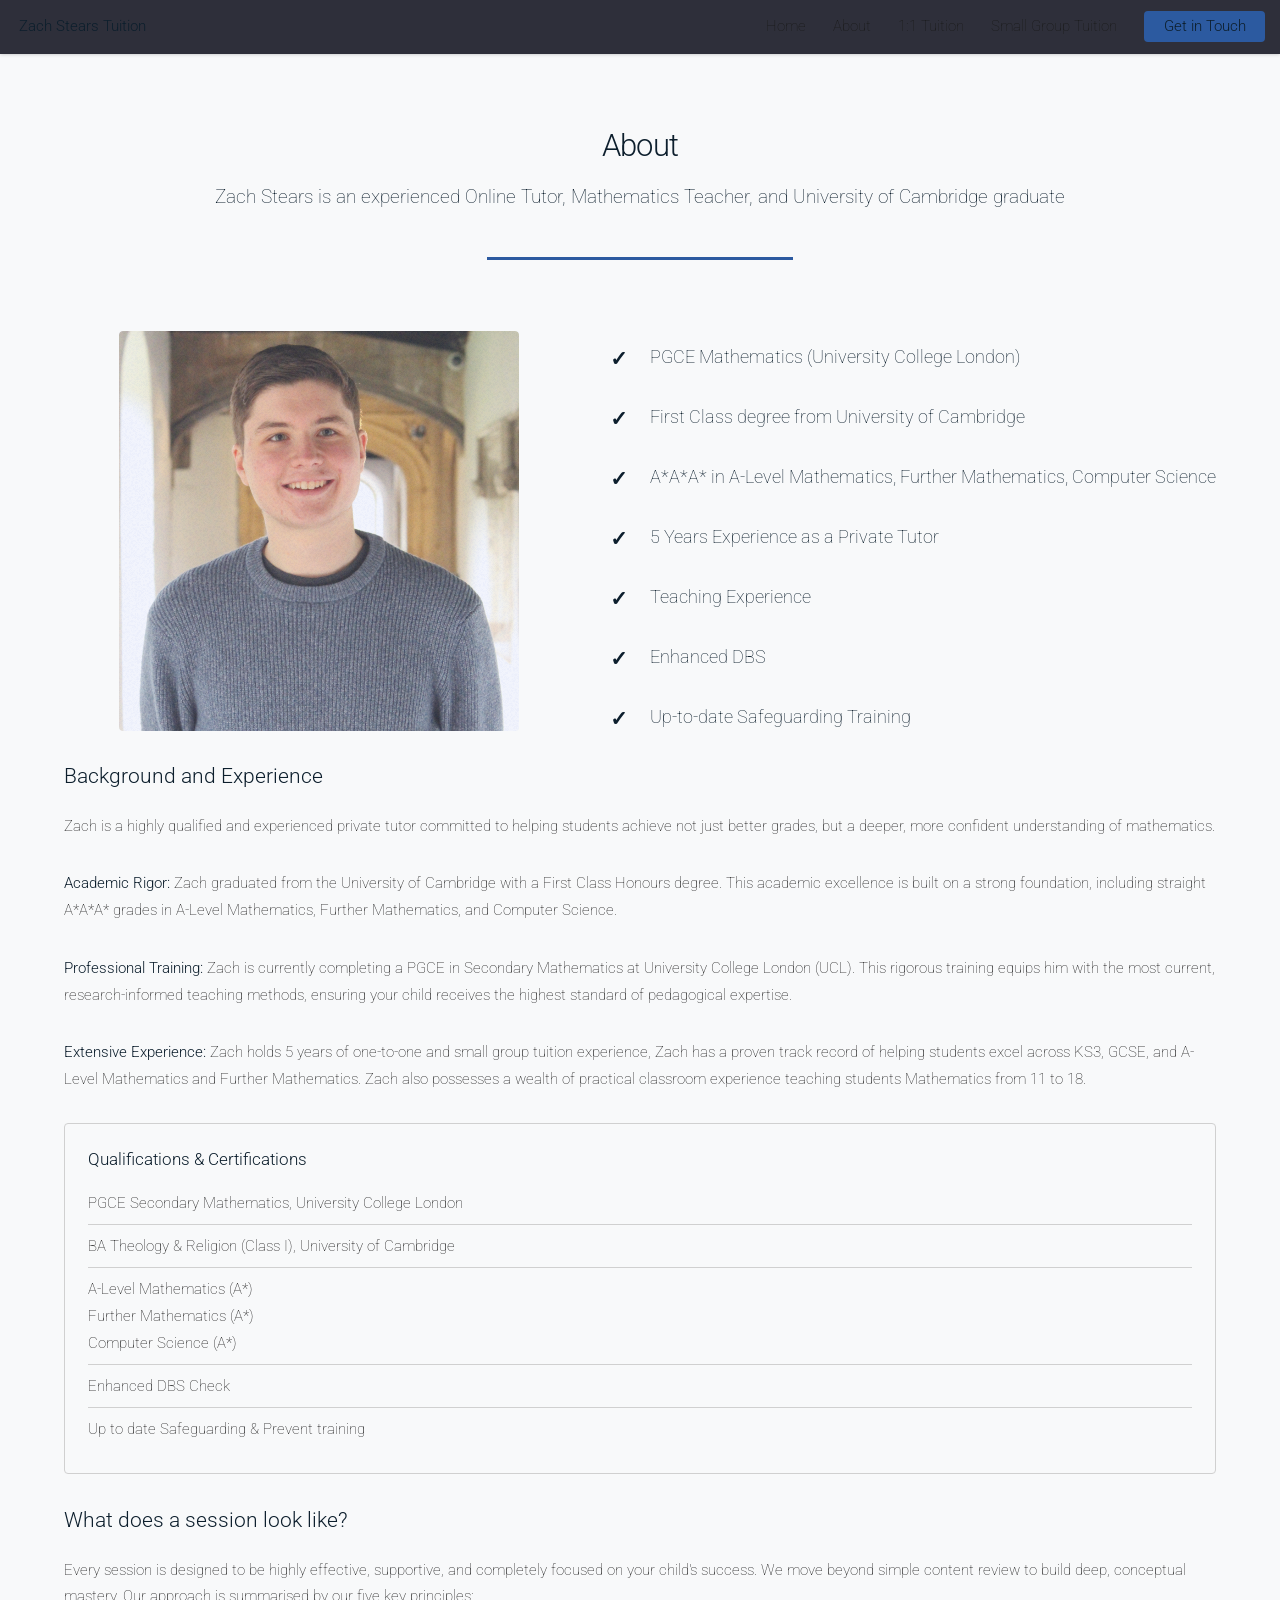
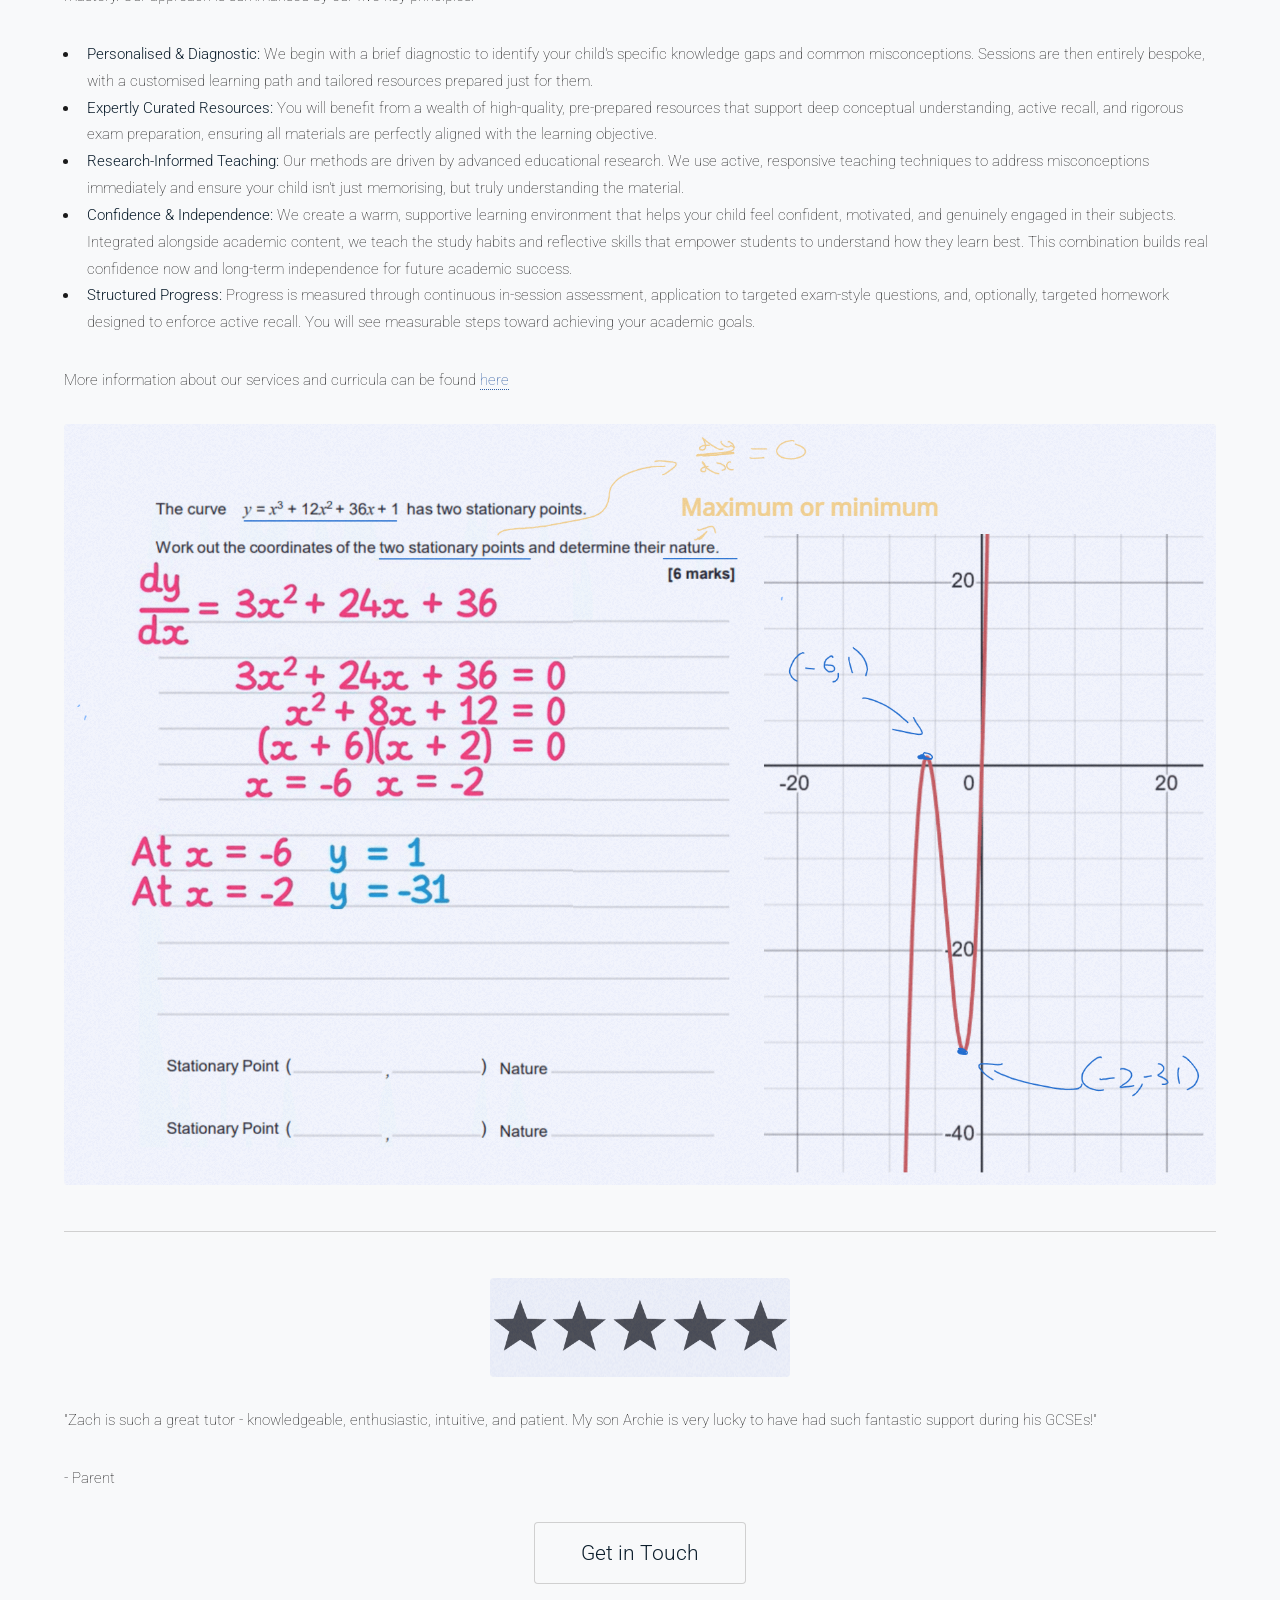
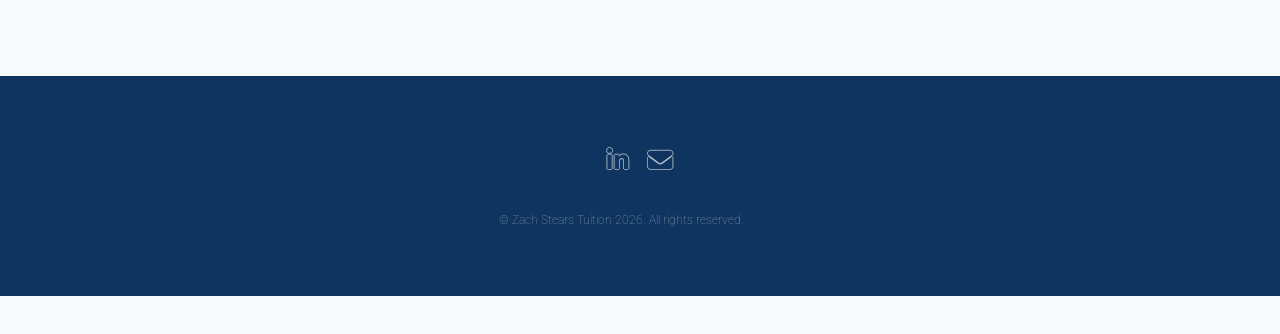
==== commit 1c8f4652: "Website Content" ====
--- a/about.html
+++ b/about.html
@@ -1,9 +1,5 @@
 <!DOCTYPE HTML>
-<!--
-	Landed by HTML5 UP
-	html5up.net | @ajlkn
-	Free for personal and commercial use under the CCA 3.0 license (html5up.net/license)
--->
+
 <html>
 	<head>
 		<title>About - Zach Stears Tuition</title>
@@ -16,31 +12,23 @@
 	<body class="is-preload">
 		<div id="page-wrapper">
 
-			<!-- Header -->
+			<!-- Header/Nav Bar -->
 				<header id="header">
-					<h1 id="logo"><a href="index.html">Landed</a></h1>
+					<h1 id="logo"><a href="index.html">Zach Stears Tuition</a></h1>
 					<nav id="nav">
 						<ul>
 							<li><a href="index.html">Home</a></li>
-							<li>
-								<a href="#">Layouts</a>
-								<ul>
-									<li><a href="left-sidebar.html">Left Sidebar</a></li>
-									<li><a href="right-sidebar.html">Right Sidebar</a></li>
-									<li><a href="no-sidebar.html">No Sidebar</a></li>
-									<li>
-										<a href="#">Submenu</a>
-										<ul>
-											<li><a href="#">Option 1</a></li>
-											<li><a href="#">Option 2</a></li>
-											<li><a href="#">Option 3</a></li>
-											<li><a href="#">Option 4</a></li>
-										</ul>
-									</li>
-								</ul>
-							</li>
-							<li><a href="elements.html">Elements</a></li>
-							<li><a href="#" class="button primary">Sign Up</a></li>
+						<li><a href="about.html">About</a></li>
+						<li>
+							<a href="mathematics.html">1:1 Tuition</a>
+							<ul>
+								<li><a href="mathematics.html">Mathematics Tuition</a></li>
+								<li><a href="uniadmissions.html">University Admissions Tuition</a></li>
+							</ul>
+						</li>
+						<li><a href="grouptuition.html">Small Group Tuition</a></li>
+						<!--<li><a href="shortcourses.html">Easter Short Courses</a></li>-->
+						<li><a href="contact.html" class="button primary">Get in Touch</a></li>
 						</ul>
 					</nav>
 				</header>
@@ -61,53 +49,71 @@
    										<li>PGCE Mathematics (University College London)</li>
   										<li>First Class degree from University of Cambridge</li>
   										<li>A*A*A* in A-Level Mathematics, Further Mathematics, Computer Science </li>
- 								    	<li>5 Years Experience as a Private Tutor </li>
+ 								    	<li>5 Years Experience as a Private Tutor</li>
   										<li>Teaching Experience</li>
 										<li>Enhanced DBS </li>
-  										<li>Safeguarding Training</li>
+  										<li>Up-to-date Safeguarding Training</li>
   									</ul>
 								</div>
 								
-								<h3 style = "margin-top: 2em;">Background and Experience</h3>
-								<p>Zach is a highly qualified and experienced private tutor committed to helping students achieve not just better grades, but a deeper, more confident understanding of mathematics.</p>
-								<p><b>Academic Rigor:</b> Zach graduated from the University of Cambridge with a First Class Honours degree. This academic excellence is built on a strong foundation, including straight A*A*A* grades in A-Level Mathematics, Further Mathematics, and Computer Science.</p>
-								<p><b>Professional Training:</b> Zach is currently completing a PGCE in Secondary Mathematics at University College London (UCL). This rigorous training equips him with the most current, research-informed teaching methods, ensuring your child receives the highest standard of pedagogical expertise.</p>
-								<p><b>Extensive Experience:</b> Zach holds 5 years of one-to-one and small group tuition experience, Zach has a proven track record of helping students excel across KS3, GCSE, and A-Level Mathematics and Further Mathematics. Zach also possesses a wealth of practical classroom experience teaching students Mathematics from 11 to 18. </p>
+								<div class="experience-layout">
+									<div class="experience-text">
+										<h3>Background and Experience</h3>
+										<p>Zach is a highly qualified and experienced private tutor committed to helping students achieve not just better grades, but a deeper, more confident understanding of mathematics.</p>
+										<p><b>Academic Rigor:</b> Zach graduated from the University of Cambridge with a First Class Honours degree. This academic excellence is built on a strong foundation, including straight A*A*A* grades in A-Level Mathematics, Further Mathematics, and Computer Science.</p>
+										<p><b>Professional Training:</b> Zach is currently completing a PGCE in Secondary Mathematics at University College London (UCL). This rigorous training equips him with the most current, research-informed teaching methods, ensuring your child receives the highest standard of pedagogical expertise.</p>
+										<p><b>Extensive Experience:</b> Zach holds 5 years of one-to-one and small group tuition experience, Zach has a proven track record of helping students excel across KS3, GCSE, and A-Level Mathematics and Further Mathematics. Zach also possesses a wealth of practical classroom experience teaching students Mathematics from 11 to 18.</p>
+									</div>
+									<aside class="qualifications-card box">
+										<h4><b>Qualifications &amp; Certifications</b></h4>
+										<ul class="alt">
+											<li>PGCE Secondary Mathematics, University College London</li>
+											<li>BA Theology &amp; Religion (Class I), University of Cambridge</li>
+											<li>A-Level Mathematics (A*)<br>Further Mathematics (A*)<br>Computer Science (A*)</li>
+											<li>Enhanced DBS Check</li>
+											<li>Up to date Safeguarding &amp; Prevent training</li>
+										</ul>
+									</aside>
+								</div>
 								
-								<h5><u>Qualifications & Certifications</u></h5>
-								<ul>
-									<li>PGCE Secondary Mathematics, University College London</li>
-									<li>BA Theology & Religion (Class I), University of Cambridge</li>	 
-									<li>A-Level Mathematics (A*), Further Mathematics (A*), Computer Science (A*)</li>
-									<li>Enhanced DBS Check</li>
-									<li>Up to date Safeguarding & Prevent training</li>
+								<div class="session-layout">
+								<div class="session-text">
+									<h3>What does a session look like?</h3>
+									<p>Every session is designed to be highly effective, supportive, and completely focused on your child's success. We move beyond simple content review to build deep, conceptual mastery. Our approach is summarised by our five key principles:</p>
+									<ul>
+										<li><b>Personalised & Diagnostic:</b> We begin with a brief diagnostic to identify your child's specific knowledge gaps and common misconceptions. Sessions are then entirely bespoke, with a customised learning path and tailored resources prepared just for them.</li>
+										<li><b>Expertly Curated Resources:</b> You will benefit from a wealth of high-quality, pre-prepared resources that support deep conceptual understanding, active recall, and rigorous exam preparation, ensuring all materials are perfectly aligned with the learning objective.</li>
+										<li><b>Research-Informed Teaching:</b> Our methods are driven by advanced educational research. We use active, responsive teaching techniques to address misconceptions immediately and ensure your child isn't just memorising, but truly understanding the material.</li>
+										<li><b>Confidence & Independence:</b> We create a warm, supportive learning environment that helps your child feel confident, motivated, and genuinely engaged in their subjects. Integrated alongside academic content, we teach the study habits and reflective skills that empower students to understand how they learn best. This combination builds real confidence now and long‑term independence for future academic success.</li>
+										<li><b>Structured Progress:</b> Progress is measured through continuous in-session assessment, application to targeted exam-style questions, and, optionally, targeted homework designed to enforce active recall. You will see measurable steps toward achieving your academic goals.</li>
+									</ul>
+									<p>More information about our services and curricula can be found <a href="services.html">here</a></p>
+								</div>
 
-								</ul>
+								<div class="session-image">
+									<a href="#" class="image fit"><img src="images/zoom-ss2.png" alt="" /></a>
+									<!--<a href="#" class="image fit"><img src="images/placeholder-whiteboard.jpg" alt="" /></a>-->
+								</div>
+
+								<hr class="section-divider" />
+
 								
-								<h3>What does a session look like?</h3>
-								<p>Every session is designed to be highly effective, supportive, and completely focused on your child's success. We move beyond simple content review to build deep, conceptual mastery. Our approach is summarised by our five key principles:</p>
-								<ul>
-									<li><b>Personalised & Diagnostic:</b> We begin with a brief diagnostic to identify your child's specific knowledge gaps and common misconceptions. Sessions are then entirely bespoke, with a customised learning path and tailored resources prepared just for them.</li>
-									<li><b>Expertly Curated Resources:</b> You will benefit from a wealth of high-quality, pre-prepared resources that support deep conceptual understanding, active recall, and rigorous exam preparation, ensuring all materials are perfectly aligned with the learning objective.</li>
-									<li><b>Research-Informed Teaching:</b> Our methods are driven by advanced educational research. We use active, responsive teaching techniques to address misconceptions immediately and ensure your child isn't just memorising, but truly understanding the material.</li>
-									<li><b>Confidence & Independence:</b> We create a warm, supportive learning environment that helps your child feel confident, motivated, and genuinely engaged in their subjects. Integrated alongside academic content, we teach the study habits and reflective skills that empower students to understand how they learn best. This combination builds real confidence now and long‑term independence for future academic success.</li>
-									<li><b>Structured Progress:</b> Progress is measured through continuous in-session assessment, application to targeted exam-style questions, and, optionally, targeted homework designed to enforce active recall. You will see measurable steps toward achieving your academic goals.</li>
-								</ul>
+								<a href="#" class="image fit no-overlay stars-image" style="max-width: 300px; margin-left: auto; margin-right: auto;"><img src="images/stars.png" alt="" /></a>
 
-								<p>More information about our services and curricula can be found <a href="services.html">here</a></p>
+							<div class="testimonial-quote">
+								<p class="quote-text">"Zach is such a great tutor - knowledgeable, enthusiastic, intuitive, and patient. My son Archie is very lucky to have had such fantastic support during his GCSEs!"</p>
+								<p class="quote-attribution">- Parent</p>
+							</div>
 
-								<h3 style = "margin-top: 2rem;">Client Testimonials</h3>
-								<p>Hear what students and parents have to say <a href="testimonials.html">here</a></p>
-
-							</section>
-
-							<a href="#" class="button">Get in touch</a>
+							<div style="text-align: center; margin-top: 0em; margin-bottom: 6em;">
+								<a href="contact.html" class="button large contact-button">Get in Touch</a>
+							</div>
 
 					</div>
 				</div>
 
 			<!-- Footer -->
-				<footer id="footer">
+			<footer id="footer">
 					<ul class="icons">
 						<!--<li><a href="#" class="icon brands alt fa-twitter"><span class="label">Twitter</span></a></li>-->
 						<!--<li><a href="#" class="icon brands alt fa-facebook-f"><span class="label">Facebook</span></a></li>-->
@@ -116,7 +122,7 @@
 						<li><a href="mailto:zstears.tutor@outlook.com" class="icon solid alt fa-envelope"><span class="label">Email</span></a></li>
 					</ul>
 					<ul class="copyright">
-						<li>&copy; Zach Stears Private Tutor. All rights reserved.</li><li>Design: <a href="http://html5up.net">HTML5 UP</a></li>
+						<li>&copy; Zach Stears Tuition 2026. All rights reserved.</li><li></li>
 					</ul>
 				</footer>
 
@@ -134,18 +140,4 @@
 
 	</body>
 
-</html>
-
-
-
-
-
-
-
-
-
-
-
-
-
-
+</html>
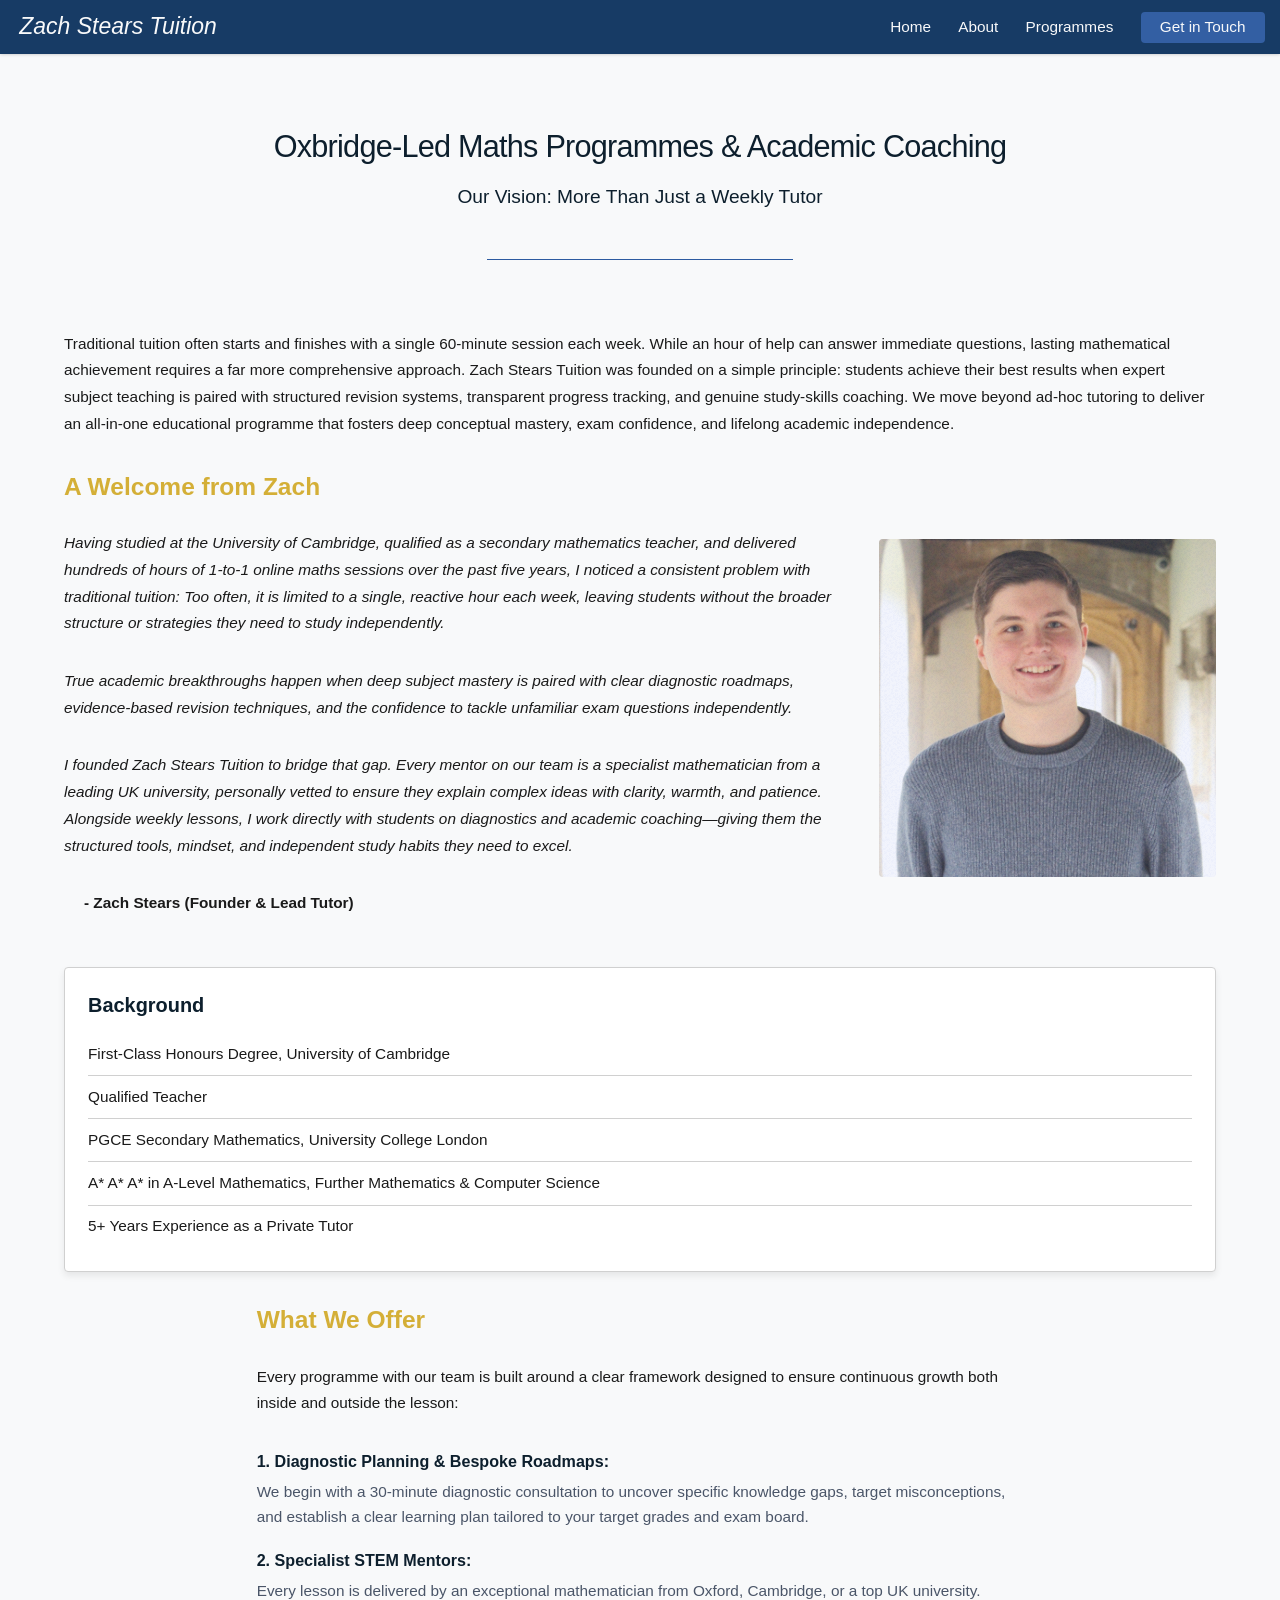
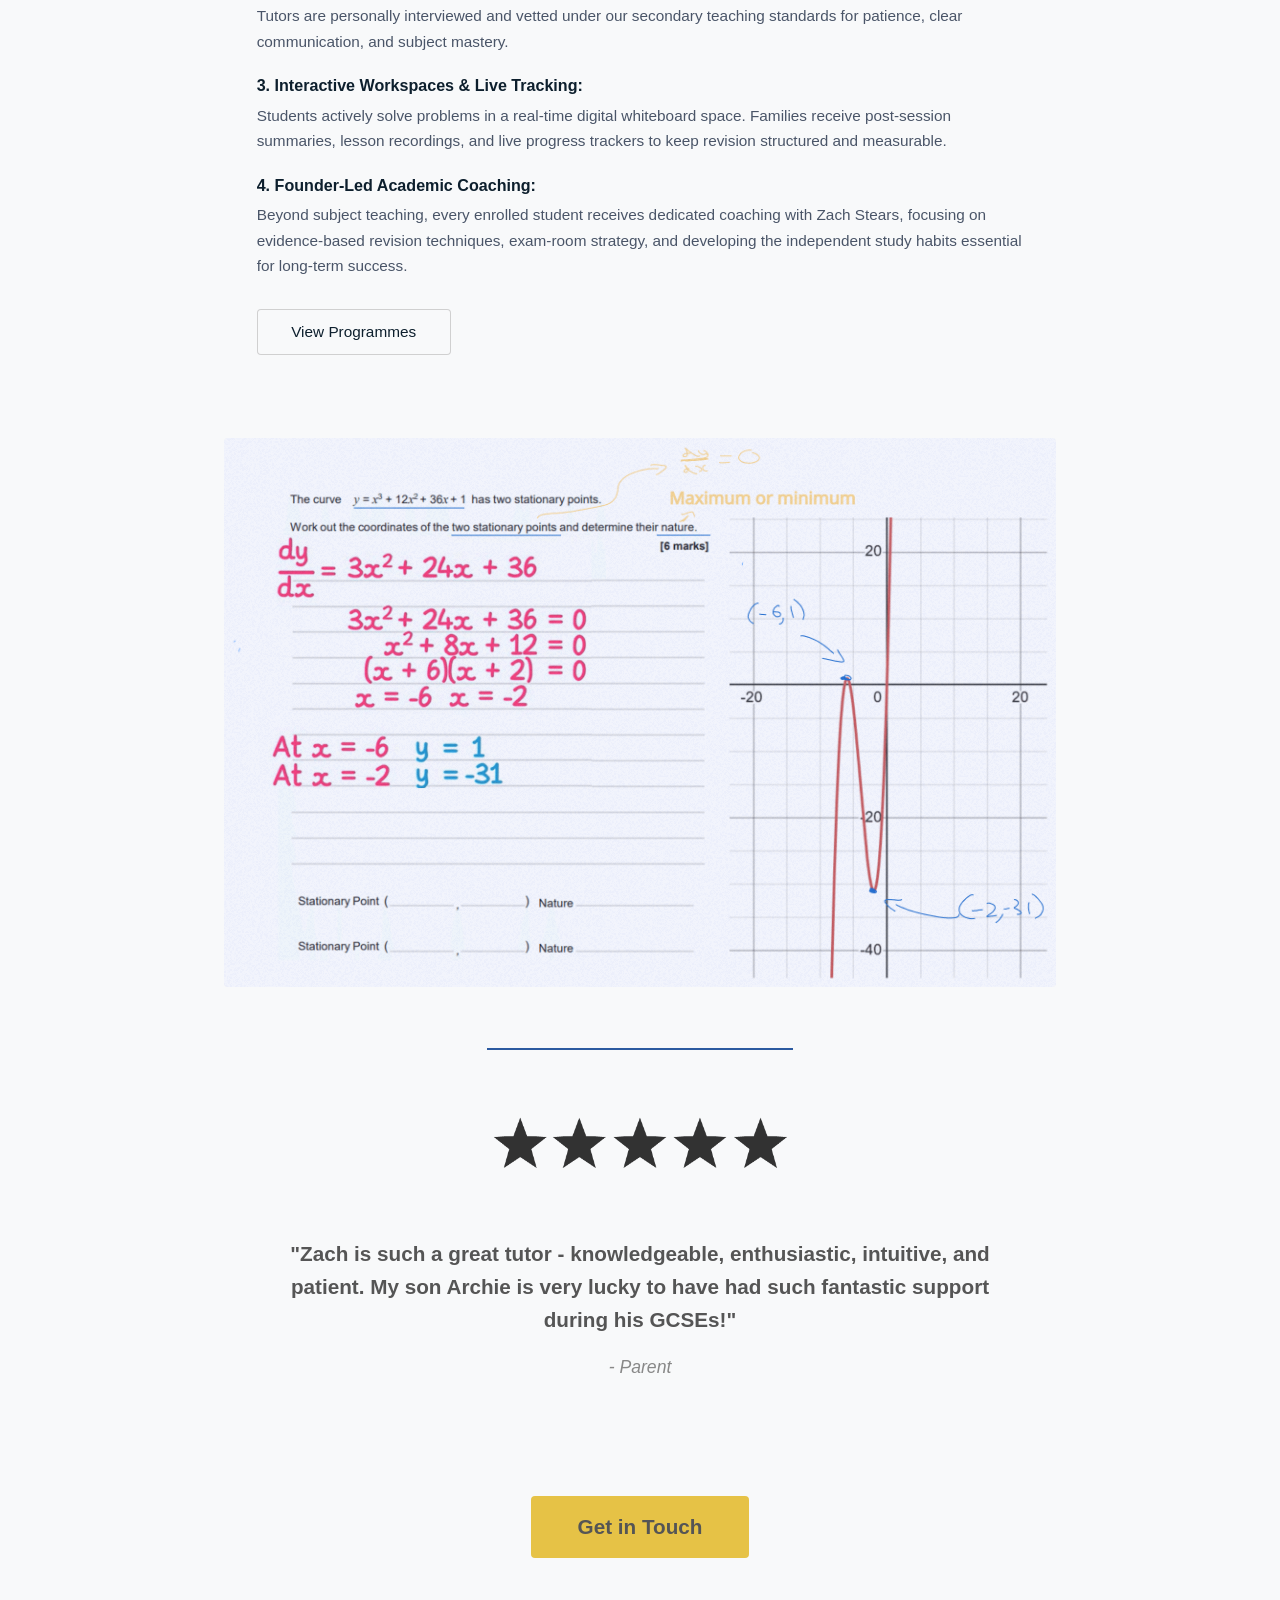
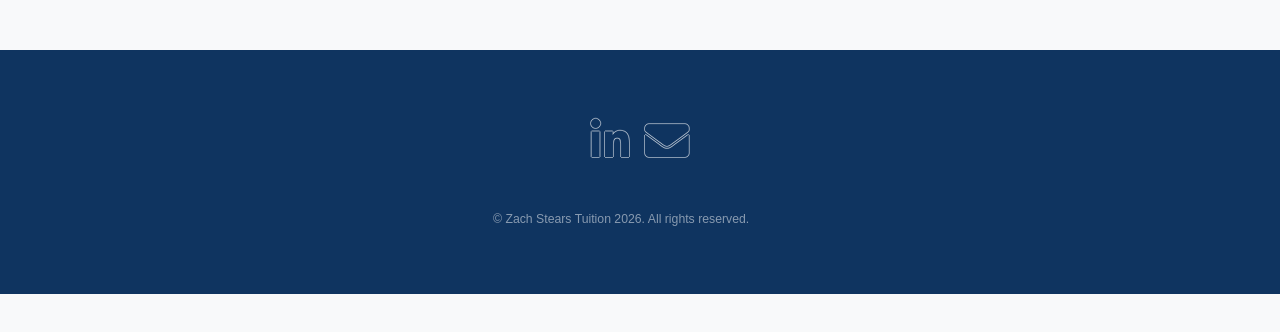
==== commit 7617ebe6: "Website Update Agency focus" ====
--- a/about.html
+++ b/about.html
@@ -13,22 +13,15 @@
 		<div id="page-wrapper">
 
 			<!-- Header/Nav Bar -->
+			<!-- Header -->
 				<header id="header">
 					<h1 id="logo"><a href="index.html">Zach Stears Tuition</a></h1>
 					<nav id="nav">
 						<ul>
 							<li><a href="index.html">Home</a></li>
-						<li><a href="about.html">About</a></li>
-						<li>
-							<a href="mathematics.html">1:1 Tuition</a>
-							<ul>
-								<li><a href="mathematics.html">Mathematics Tuition</a></li>
-								<li><a href="uniadmissions.html">University Admissions Tuition</a></li>
-							</ul>
-						</li>
-						<li><a href="grouptuition.html">Small Group Tuition</a></li>
-						<!--<li><a href="shortcourses.html">Easter Short Courses</a></li>-->
-						<li><a href="contact.html" class="button primary">Get in Touch</a></li>
+							<li><a href="about.html">About</a></li>																	
+							<li><a href="mathematics.html">Programmes</a></li>								
+							<li><a href="contact.html" class="button primary">Get in Touch</a></li>
 						</ul>
 					</nav>
 				</header>
@@ -37,13 +30,13 @@
 				<div id="main" class="wrapper style1">
 					<div class="container">
 						<header class="major">
-							<h2>About</h2>
-							<p>Zach Stears is an experienced Online Tutor, Mathematics Teacher, and University of Cambridge graduate</p>
+							<h2>Oxbridge-Led Maths Programmes & Academic Coaching</h2>
+							<p>Our Vision: More Than Just a Weekly Tutor</p>
 						</header>
 
 						<!-- Content -->
 							<section id="content">
-								<div class="headshot-list">
+								<!--<div class="headshot-list">
   									<a href="#" class="image fit" style="max-width: 400px; margin-left: auto; margin-right: auto;"><img src="images/headshot.jpg" alt="" class="headshot"/></a>
   									<ul class="styled-list">
    										<li>PGCE Mathematics (University College London)</li>
@@ -54,40 +47,56 @@
 										<li>Enhanced DBS </li>
   										<li>Up-to-date Safeguarding Training</li>
   									</ul>
+								</div>-->
+								<div class="about-intro-layout">
+									
+									<div class="about-intro-text">
+										<p>
+										Traditional tuition often starts and finishes with a single 60-minute session each week. While an hour of help can answer immediate questions, lasting mathematical achievement requires a far more comprehensive approach.
+										Zach Stears Tuition was founded on a simple principle: students achieve their best results when expert subject teaching is paired with structured revision systems, transparent progress tracking, and genuine study-skills coaching. We move beyond ad-hoc tutoring to deliver an all-in-one educational programme that fosters deep conceptual mastery, exam confidence, and lifelong academic independence.
+										</p>
+									</div>
 								</div>
 								
 								<div class="experience-layout">
 									<div class="experience-text">
-										<h3>Background and Experience</h3>
-										<p>Zach is a highly qualified and experienced private tutor committed to helping students achieve not just better grades, but a deeper, more confident understanding of mathematics.</p>
-										<p><b>Academic Rigor:</b> Zach graduated from the University of Cambridge with a First Class Honours degree. This academic excellence is built on a strong foundation, including straight A*A*A* grades in A-Level Mathematics, Further Mathematics, and Computer Science.</p>
-										<p><b>Professional Training:</b> Zach is currently completing a PGCE in Secondary Mathematics at University College London (UCL). This rigorous training equips him with the most current, research-informed teaching methods, ensuring your child receives the highest standard of pedagogical expertise.</p>
-										<p><b>Extensive Experience:</b> Zach holds 5 years of one-to-one and small group tuition experience, Zach has a proven track record of helping students excel across KS3, GCSE, and A-Level Mathematics and Further Mathematics. Zach also possesses a wealth of practical classroom experience teaching students Mathematics from 11 to 18.</p>
+										<h3>A Welcome from Zach </h3>
+										<p style = "font-style: italic">Having studied at the University of Cambridge, qualified as a secondary mathematics teacher, and delivered hundreds of hours of 1-to-1 online maths sessions over the past five years, I noticed a consistent problem with traditional tuition: Too often, it is limited to a single, reactive hour each week, leaving students without the broader structure or strategies they need to study independently.</p>
+										<p style = "font-style: italic">True academic breakthroughs happen when deep subject mastery is paired with clear diagnostic roadmaps, evidence-based revision techniques, and the confidence to tackle unfamiliar exam questions independently.</p>
+										<p style = "font-style: italic">I founded Zach Stears Tuition to bridge that gap. Every mentor on our team is a specialist mathematician from a leading UK university, personally vetted to ensure they explain complex ideas with clarity, warmth, and patience. Alongside weekly lessons, I work directly with students on diagnostics and academic coaching—giving them the structured tools, mindset, and independent study habits they need to excel.</p>
+										<p style = "text-indent: 20px; font-weight: bold;"> - Zach Stears (Founder & Lead Tutor) </p>
 									</div>
-									<aside class="qualifications-card box">
-										<h4><b>Qualifications &amp; Certifications</b></h4>
-										<ul class="alt">
-											<li>PGCE Secondary Mathematics, University College London</li>
-											<li>BA Theology &amp; Religion (Class I), University of Cambridge</li>
-											<li>A-Level Mathematics (A*)<br>Further Mathematics (A*)<br>Computer Science (A*)</li>
-											<li>Enhanced DBS Check</li>
-											<li>Up to date Safeguarding &amp; Prevent training</li>
-										</ul>
-									</aside>
+									<div class="about-intro-image">
+										<a href="#" class="image fit"><img src="images/headshot.jpg" alt="" class="headshot" /></a>
+									</div>
 								</div>
+								<aside class="qualifications-card box experience-background">
+									<h4><b>Background</b></h4>
+									<ul class="alt">
+										<li>First-Class Honours Degree, University of Cambridge</li>
+										<li>Qualified Teacher</li>
+										<li>PGCE Secondary Mathematics, University College London</li>						
+										<li>A* A* A* in A-Level Mathematics, Further Mathematics & Computer Science</li>
+										<li>5+ Years Experience as a Private Tutor</li>
+								
+									</ul>
+								</aside>
 								
 								<div class="session-layout">
 								<div class="session-text">
-									<h3>What does a session look like?</h3>
-									<p>Every session is designed to be highly effective, supportive, and completely focused on your child's success. We move beyond simple content review to build deep, conceptual mastery. Our approach is summarised by our five key principles:</p>
-									<ul>
-										<li><b>Personalised & Diagnostic:</b> We begin with a brief diagnostic to identify your child's specific knowledge gaps and common misconceptions. Sessions are then entirely bespoke, with a customised learning path and tailored resources prepared just for them.</li>
-										<li><b>Expertly Curated Resources:</b> You will benefit from a wealth of high-quality, pre-prepared resources that support deep conceptual understanding, active recall, and rigorous exam preparation, ensuring all materials are perfectly aligned with the learning objective.</li>
-										<li><b>Research-Informed Teaching:</b> Our methods are driven by advanced educational research. We use active, responsive teaching techniques to address misconceptions immediately and ensure your child isn't just memorising, but truly understanding the material.</li>
-										<li><b>Confidence & Independence:</b> We create a warm, supportive learning environment that helps your child feel confident, motivated, and genuinely engaged in their subjects. Integrated alongside academic content, we teach the study habits and reflective skills that empower students to understand how they learn best. This combination builds real confidence now and long‑term independence for future academic success.</li>
-										<li><b>Structured Progress:</b> Progress is measured through continuous in-session assessment, application to targeted exam-style questions, and, optionally, targeted homework designed to enforce active recall. You will see measurable steps toward achieving your academic goals.</li>
+									<h3>What We Offer</h3>
+									<p>Every programme with our team is built around a clear framework designed to ensure continuous growth both inside and outside the lesson:</p>
+									<ul class="offer-list">
+										<li><b>1. Diagnostic Planning & Bespoke Roadmaps:</b> We begin with a 30-minute diagnostic consultation to uncover specific knowledge gaps, target misconceptions, and establish a clear learning plan tailored to your target grades and exam board.</li>
+										<li><b>2. Specialist STEM Mentors:</b> Every lesson is delivered by an exceptional mathematician from Oxford, Cambridge, or a top UK university. Tutors are personally interviewed and vetted under our secondary teaching standards for patience, clear communication, and subject mastery.</li>
+										<li><b>3. Interactive Workspaces & Live Tracking:</b> Students actively solve problems in a real-time digital whiteboard space. Families receive post-session summaries, lesson recordings, and live progress trackers to keep revision structured and measurable.</li>
+										<li><b>4. Founder-Led Academic Coaching:</b> Beyond subject teaching, every enrolled student receives dedicated coaching with Zach Stears, focusing on evidence-based revision techniques, exam-room strategy, and developing the independent study habits essential for long-term success.</li>
+									
 									</ul>
-									<p>More information about our services and curricula can be found <a href="services.html">here</a></p>
+
+									<ul class="actions">
+										<li><a href="mathematics.html" class="button">View Programmes</a></li>
+									</ul>
 								</div>
 
 								<div class="session-image">
@@ -105,7 +114,7 @@
 								<p class="quote-attribution">- Parent</p>
 							</div>
 
-							<div style="text-align: center; margin-top: 0em; margin-bottom: 6em;">
+							<div style="text-align: center; margin-top: 2.25em; margin-bottom: 6em;">
 								<a href="contact.html" class="button large contact-button">Get in Touch</a>
 							</div>
 
--- a/assets/css/main.css
+++ b/assets/css/main.css
@@ -1,5 +1,5 @@
 @import url("fontawesome-all.min.css");
-@import url("https://fonts.googleapis.com/css?family=Roboto:100,300,100italic,300italic");
+@import url("https://fonts.googleapis.com/css2?family=IBM+Plex+Sans:wght@100;300;400;500;600;700&display=swap");
 
 /*
 	Landed by HTML5 UP
@@ -72,6 +72,19 @@
 	appearance: none;
 }
 
+#header h1 a {
+    color: inherit;
+	font-family: "IBM Plex Sans", Helvetica, sans-serif;
+	font-size: 1.5em;
+    font-style: italic;
+    transition: opacity 0.3s ease;
+}
+
+#header h1 a:hover {
+    opacity: 0.8;
+}
+
+
 /* Basic */
 
 	html {
@@ -99,9 +112,9 @@
 
 	body, input, select, textarea {
 		color: #1a1a1a;
-		font-family: "Roboto", Helvetica, sans-serif;
+		font-family: "IBM Plex Sans", Helvetica, sans-serif;
 		font-size: 15pt;
-		font-weight: 100;
+		font-weight: 400;
 		line-height: 1.75em;
 	}
 
@@ -116,13 +129,13 @@
 	}
 
 		a:hover {
-			color: #2c5aa0 !important;
+			color: #acbacf !important;
 			border-bottom-color: transparent;
 		}
 
 	strong, b {
-		color: #0d1f2d;
-		font-weight: 300;
+		color: inherit;
+		font-weight: 600;
 	}
 
 	em, i {
@@ -152,12 +165,14 @@
 	}
 
 	h3 {
-		font-size: 1.35em;
+		color: #D4AF37;
+		font-size: 1.6em;
+		font-weight: 600;
 		line-height: 1.5em;
 	}
 
 	h4 {
-		font-size: 1.1em;
+		font-size: 1.3em;
 		line-height: 1.5em;
 	}
 
@@ -2189,7 +2204,7 @@
 			background: #2c5aa0;
 			content: '';
 			display: inline-block;
-			height: 0.2em;
+			height: 0.1em;
 			max-width: 20em;
 			width: 75%;
 		}
@@ -2221,6 +2236,7 @@
 	input[type="text"],
 	input[type="password"],
 	input[type="email"],
+	input[type="tel"],
 	select,
 	textarea {
 		-moz-appearance: none;
@@ -2245,6 +2261,7 @@
 		input[type="text"]:invalid,
 		input[type="password"]:invalid,
 		input[type="email"]:invalid,
+		input[type="tel"]:invalid,
 		select:invalid,
 		textarea:invalid {
 			box-shadow: none;
@@ -2253,6 +2270,7 @@
 		input[type="text"]:focus,
 		input[type="password"]:focus,
 		input[type="email"]:focus,
+		input[type="tel"]:focus,
 		select:focus,
 		textarea:focus {
 			border-color: #2c5aa0;
@@ -2284,6 +2302,7 @@
 	input[type="text"],
 	input[type="password"],
 	input[type="email"],
+	input[type="tel"],
 	select {
 		height: 3em;
 	}
@@ -2318,6 +2337,11 @@
 			padding-right: 0.75em;
 			position: relative;
 		}
+
+	.contact-method input[type="radio"] + label {
+		padding-left: 2.1em;
+		padding-right: 16em;
+	}
 
 			input[type="checkbox"] + label:before,
 			input[type="radio"] + label:before {
@@ -2349,6 +2373,7 @@
 				width: 2.25em;
 			}
 
+
 		input[type="checkbox"]:checked + label:before,
 		input[type="radio"]:checked + label:before {
 			background: rgba(255, 255, 255, 0.25);
@@ -2370,22 +2395,22 @@
 	}
 
 	::-webkit-input-placeholder {
-		color: rgba(255, 255, 255, 0.5) !important;
+		color: rgba(13, 31, 45, 0.45) !important;
 		opacity: 1.0;
 	}
 
 	:-moz-placeholder {
-		color: rgba(255, 255, 255, 0.5) !important;
+		color: rgba(13, 31, 45, 0.45) !important;
 		opacity: 1.0;
 	}
 
 	::-moz-placeholder {
-		color: rgba(255, 255, 255, 0.5) !important;
+		color: rgba(13, 31, 45, 0.45) !important;
 		opacity: 1.0;
 	}
 
 	:-ms-input-placeholder {
-		color: rgba(255, 255, 255, 0.5) !important;
+		color: rgba(13, 31, 45, 0.45) !important;
 		opacity: 1.0;
 	}
 
@@ -2563,6 +2588,10 @@
 			.image.fit img {
 				width: 100%;
 			}
+
+		.image.no-overlay:before {
+			display: none;
+		}
 
 /* List */
 
@@ -2817,6 +2846,246 @@
 			table.alt tfoot {
 				border-top: 0;
 			}
+
+/* Rates table */
+
+	.rates-table {
+		margin-top: 1.5em;
+	}
+
+		.rates-table table {
+			background: #ffffff;
+			border: 1px solid #d0d0d0;
+			border-radius: 10px;
+			box-shadow: 0 12px 24px rgba(13, 31, 45, 0.08);
+			overflow: hidden;
+		}
+
+		.rates-table thead th {
+			background: #0d1f2d;
+			color: #f8f9fa;
+			font-weight: 600;
+			letter-spacing: 0.04em;
+		}
+
+		.rates-table table.alt tbody tr td {
+			border-color: #e0e3e8;
+		}
+
+		.rates-table tbody tr:nth-child(2n + 1) {
+			background-color: #f6f7f9;
+		}
+
+		.rates-table td.level {
+			font-weight: 500;
+		}
+
+		.rates-table td.rate {
+			color: #0d1f2d;
+			font-weight: 600;
+			text-align: right;
+			white-space: nowrap;
+		}
+
+		.rates-table .was {
+			color: #6b7280;
+			text-decoration: line-through;
+			font-weight: 500;
+			margin-right: 0.6em;
+		}
+
+		.rates-table .offer {
+			color: #9b2c2c;
+			font-weight: 700;
+		}
+
+/* Curriculum Grid */
+
+	.mathcurricula-grid {
+		display: grid;
+		grid-template-columns: repeat(2, 1fr);
+		gap: 0.75em;
+		margin: 2em 0;
+		max-width: 800px;
+		margin-left: auto;
+		margin-right: auto;
+	}
+
+	.curriculum-item {
+		display: flex;
+		align-items: center;
+		padding: 0.9em 1.2em;
+		background: #ffffff;
+		border: 1px solid #e0e3e8;
+		border-radius: 8px;
+		transition: all 0.2s ease;
+		box-shadow: 0 2px 4px rgba(13, 31, 45, 0.04);
+	}
+
+	.curriculum-item:hover {
+		border-color: #D4AF37;
+		box-shadow: 0 4px 12px rgba(212, 175, 55, 0.15);
+		transform: translateY(-2px);
+	}
+
+	.curriculum-icon {
+		color: #D4AF37;
+		font-weight: 700;
+		font-size: 1.1em;
+		margin-right: 0.8em;
+		flex-shrink: 0;
+	}
+
+	.curriculum-text {
+		color: #1a1a1a;
+		font-size: 0.95em;
+		font-weight: 500;
+		line-height: 1.4;
+	}
+
+	@media screen and (max-width: 736px) {
+		.mathcurricula-grid {
+			grid-template-columns: 1fr;
+		}
+	}
+
+/* What's Included List */
+
+	.included-list {
+		list-style: none;
+		padding: 0;
+		margin: 2em auto;
+		max-width: 52em;
+	}
+
+	.included-item {
+		display: flex;
+		gap: 1.5em;
+		background: #f9fafb;
+		border: 1px solid #e5e7eb;
+		border-radius: 10px;
+		padding: 1.8em;
+		margin-bottom: 1.25em;
+		transition: all 0.3s ease;
+		box-shadow: 0 2px 6px rgba(13, 31, 45, 0.04);
+		width: 100%;
+	}
+
+	.included-item:hover {
+		border-color: #D4AF37;
+		box-shadow: 0 6px 16px rgba(212, 175, 55, 0.15);
+		transform: translateY(-2px);
+	}
+
+	.included-number {
+		flex-shrink: 0;
+		width: 45px;
+		height: 45px;
+		background: linear-gradient(135deg, #2c5aa0 0%, #1e4278 100%);
+		color: #ffffff;
+		border-radius: 50%;
+		display: flex;
+		align-items: center;
+		justify-content: center;
+		font-size: 1.3em;
+		font-weight: 700;
+		box-shadow: 0 4px 10px rgba(44, 90, 160, 0.3);
+	}
+
+	.included-content {
+		flex: 1;
+	}
+
+	.included-title {
+		color: #0d1f2d;
+		font-size: 1.2em;
+		font-weight: 600;
+		margin: 0 0 0.6em 0;
+		line-height: 1.3;
+	}
+
+	.included-content p {
+		color: #4a5568;
+		line-height: 1.7;
+		margin: 0;
+	}
+
+/* Exam Board & Curriculum */
+
+	.examboards-grid {
+		display: grid;
+		grid-template-columns: 1fr;
+		gap: 1.25em;
+		margin-top: 1.5em;
+	}
+
+	.examboard-card {
+		background: #f9fafb;
+		border: 1px solid #e5e7eb;
+		border-radius: 10px;
+		padding: 1.5em;
+		box-shadow: 0 2px 6px rgba(13, 31, 45, 0.04);
+		transition: all 0.3s ease;
+	}
+
+	.examboard-card:hover {
+		border-color: #D4AF37;
+		box-shadow: 0 6px 16px rgba(212, 175, 55, 0.15);
+		transform: translateY(-2px);
+	}
+
+	.examboards-text .examboard-card h4 {
+		color: #2c5aa0;
+		font-weight: 700;
+		margin: 0 0 0.6em 0;
+	}
+
+	.examboard-card p {
+		color: #4a5568;
+		line-height: 1.65;
+		margin-bottom: 0.8em;
+	}
+
+	.examboard-card .qualifications-label {
+		margin-top: 0.9em;
+		margin-bottom: 0.45em;
+		font-size: 0.9em;
+	}
+
+	.examboard-list {
+		margin: 0;
+		padding-left: 1.2em;
+		column-count: 2;
+		column-gap: 2em;
+	}
+
+	.examboard-list li {
+		break-inside: avoid;
+		margin-bottom: 0.35em;
+		color: #1a1a1a;
+		font-size: 0.92em;
+		line-height: 1.45;
+	}
+
+	@media screen and (max-width: 980px) {
+		.examboard-list {
+			column-count: 1;
+		}
+	}
+
+	@media screen and (max-width: 736px) {
+		.included-item {
+			flex-direction: column;
+			gap: 1em;
+			padding: 1.5em;
+		}
+		
+		.included-number {
+			width: 40px;
+			height: 40px;
+			font-size: 1.1em;
+		}
+	}
 
 /* Button */
 
@@ -2855,8 +3124,8 @@
 		input[type="button"]:active,
 		.button:hover,
 		.button:active {
-			box-shadow: inset 0 0 0 1px #2c5aa0;
-			color: #2c5aa0 !important;
+			box-shadow: inset 0 0 0 1px #acbacf;
+			color: #acbacf !important;
 		}
 
 		input[type="submit"]:active,
@@ -2900,7 +3169,7 @@
 		.button.primary {
 			background-color: #2c5aa0;
 			box-shadow: none;
-			color: #0d1f2d !important;
+			color: #f8f9fa !important;
 		}
 
 			input[type="submit"].primary:hover,
@@ -3083,7 +3352,7 @@
 			-webkit-transition: -webkit-transform 1s ease, opacity 1s ease;
 			-ms-transition: -ms-transform 1s ease, opacity 1s ease;
 			transition: transform 1s ease, opacity 1s ease;
-			background: rgba(23, 24, 32, 0.95);
+			background: #fef9fa;
 			border-style: solid;
 			opacity: 1;
 			position: absolute;
@@ -3147,7 +3416,40 @@
 		}
 
 		.spotlight.style3 .content {
-			border-color: #39c088;
+			border-color: #D4AF37;
+		}
+
+		/* Keep home section two and three copy and CTA visible without overlapping. */
+		@media screen and (min-width: 990px) {
+			#two.spotlight {
+				overflow: hidden;
+			}
+
+			#two.spotlight.right .content {
+				height: 100%;
+				min-height: 0;
+				overflow-y: auto;
+				padding: 4.25em 3em 3em 3em;
+			}
+
+			#two.spotlight.right .content .actions {
+				margin-top: 1.5em;
+			}
+
+			#three.spotlight {
+				overflow: hidden;
+			}
+
+			#three.spotlight.left .content {
+				height: 100%;
+				min-height: 0;
+				overflow-y: auto;
+				padding: 4.25em 3em 3em 3em;
+			}
+
+			#three.spotlight.left .content .actions {
+				margin-top: 1.5em;
+			}
 		}
 
 		.spotlight.inactive .content {
@@ -3198,6 +3500,7 @@
 
 	.wrapper {
 		padding: 6em 0 4em 0;
+		flex: 1;
 	}
 
 		.wrapper.style2 {
@@ -3313,7 +3616,8 @@
 /* Dropotron */
 
 	.dropotron {
-		background: rgba(39, 40, 51, 0.965);
+		background: #0f3460;
+		opacity: 0.965;
 		border-radius: 4px;
 		box-shadow: 0 0.075em 0.35em 0 rgba(0, 0, 0, 0.125);
 		list-style: none;
@@ -3329,7 +3633,7 @@
 
 			.dropotron > li a, .dropotron > li span {
 				border: 0;
-				color: #1a1a1a;
+				color: #f8f9fa;
 				display: block;
 				padding: 0.1em 1em;
 				text-decoration: none;
@@ -3340,7 +3644,7 @@
 			}
 
 			.dropotron > li.active > a, .dropotron > li.active > span {
-				color: #2c5aa0;
+				color: #f8f9fa;
 			}
 
 		.dropotron.level-0 {
@@ -3371,10 +3675,14 @@
 
 	#page-wrapper {
 		padding-top: 3.5em;
+		display: flex;
+		flex-direction: column;
+		min-height: 100vh;
 	}
 
 	#header {
-		background: rgba(39, 40, 51, 0.965);
+		background: #0f3460;
+		opacity: 0.965;
 		box-shadow: 0 0 0.25em 0 rgba(0, 0, 0, 0.25);
 		cursor: default;
 		height: 3.5em;
@@ -3393,6 +3701,7 @@
 			margin: 0;
 			position: absolute;
 			top: 0;
+			color: #f8f9fa;
 		}
 
 		#header nav {
@@ -3412,11 +3721,7 @@
 
 					#header nav ul li a, #header nav ul li span {
 						border: 0;
-						color: inherit;
-						display: inline-block;
-						height: inherit;
-						line-height: inherit;
-						outline: 0;
+				color: #f8f9fa;
 					}
 
 						#header nav ul li a.button, #header nav ul li span.button {
@@ -3430,7 +3735,7 @@
 						}
 
 					#header nav ul li.active > a, #header nav ul li.active > span {
-						color: #2c5aa0;
+						color: #acbacf;
 					}
 
 					#header nav ul li > ul {
@@ -3456,7 +3761,8 @@
 		background-position: center center;
 		background-size: cover;
 		box-shadow: 0 0.25em 0.5em 0 rgba(0, 0, 0, 0.25);
-		min-height: 100vh;
+		min-height: auto;
+		overflow: hidden;
 		position: relative;
 		text-align: center;
 		z-index: 21;
@@ -3465,16 +3771,16 @@
 		#banner:before {
 			content: '';
 			display: inline-block;
-			height: 100vh;
+			height: auto;
 			vertical-align: middle;
 			width: 1%;
 		}
 
 		#banner:after {
-			background-image: -moz-linear-gradient(top, rgba(23, 24, 32, 0.95), rgba(23, 24, 32, 0.95)), url("images/overlay.png");;
-			background-image: -webkit-linear-gradient(top, rgba(23, 24, 32, 0.95), rgba(23, 24, 32, 0.95)), url("images/overlay.png");;
-			background-image: -ms-linear-gradient(top, rgba(23, 24, 32, 0.95), rgba(23, 24, 32, 0.95)), url("images/overlay.png");;
-			background-image: linear-gradient(top, rgba(23, 24, 32, 0.95), rgba(23, 24, 32, 0.95)), url("images/overlay.png");;
+			background-image: -moz-linear-gradient(135deg, rgba(15, 52, 96, 0.86), rgba(15, 52, 96, 0.72)), url("images/overlay.png");
+			background-image: -webkit-linear-gradient(135deg, rgba(15, 52, 96, 0.86), rgba(15, 52, 96, 0.72)), url("images/overlay.png");
+			background-image: -ms-linear-gradient(135deg, rgba(15, 52, 96, 0.86), rgba(15, 52, 96, 0.72)), url("images/overlay.png");
+			background-image: linear-gradient(135deg, rgba(15, 52, 96, 0.86), rgba(15, 52, 96, 0.72)), url("images/overlay.png");
 			content: '';
 			display: block;
 			height: 100%;
@@ -3485,60 +3791,111 @@
 		}
 
 		#banner .content {
-			display: inline-block;
-			margin-right: 1%;
-			max-width: 95%;
-			padding: 6em;
+			display: flex;
+			flex-direction: row-reverse;
+			align-items: center;
+			justify-content: center;
+			gap: 2.5em;
+			margin: 0 auto;
+			max-width: 74em;
+			padding: 6.9em 2.5em 5.8em 2.5em;
 			position: relative;
-			text-align: right;
-			vertical-align: middle;
+			text-align: left;
 			z-index: 1;
 		}
 
 			#banner .content header {
-				display: inline-block;
-				vertical-align: middle;
+				max-width: 42em;
 			}
 
 				#banner .content header h2 {
-					font-size: 2.5em;
+					font-size: 3.3em;
+					font-weight: 600;
+					line-height: 1.2;
 					margin: 0;
-				}
-
+					color: #ffffff;
+				}
 				#banner .content header p {
 					margin: 0.5em 0 0 0;
-					top: 0;
-				}
+					color: #f8f9fa;
+					font-size: 1.1em;
+					line-height: 1.65;
+					max-width: 38em;
+			}
+
+			#banner .content .actions {
+				margin-top: 1.5em;
+			}
+
+			#banner .content .actions .button {
+				box-shadow: inset 0 0 0 1px rgba(248, 249, 250, 0.7);
+				color: #f8f9fa !important;
+			}
+
+			#banner .content .actions .button:hover {
+				box-shadow: inset 0 0 0 1px #f8f9fa;
+				color: #ffffff !important;
+			}
+
+			#banner .content .actions .button.primary {
+				background-color: #D4AF37;
+				box-shadow: none;
+				color: #0d1f2d !important;
+			}
+
+			#banner .content .actions .button.primary:hover {
+				background-color: #e6c246;
+			}
 
 			#banner .content .image {
+				background-color: rgba(13, 31, 45, 0.32);
+				border: 2px solid rgba(255, 255, 255, 0.35);
 				border-radius: 100%;
 				display: inline-block;
-				height: 18em;
-				margin-left: 3em;
-				vertical-align: middle;
-				width: 18em;
+				height: 16em;
+				overflow: hidden;
+				width: 16em;
 			}
 
 				#banner .content .image img {
-					border-radius: 100%;
 					display: block;
+					height: 100%;
+					object-fit: cover;
 					width: 100%;
-				}
-
-	body.is-touch #banner {
-		background-attachment: scroll;
-	}
+			}
 
 /* Footer */
 
 	#footer {
 		background: #0f3460;
-		padding: 6em 0;
+		padding: 4em 0;
 		text-align: center;
 	}
+	
+
+		#footer .icons {
+			display: inline-flex;
+			align-items: center;
+			justify-content: center;
+			gap: 1em;
+			margin: 0 auto 2em auto;
+			padding: 0;
+		}
+
+		#footer .icons li {
+			padding: 0;
+		}
 
 		#footer .icons .icon.alt {
 			text-decoration: none;
+		}
+
+		#footer ul.icons li .icon {
+			font-size: 1.1em;
+		}
+
+		#footer ul.icons li .icon:before {
+			font-size: 2.6em;
 		}
 
 			#footer .icons .icon.alt:before {
@@ -3638,7 +3995,7 @@
 		/* Banner */
 
 			#banner .content {
-				padding: 4.5em;
+				padding: 1em 4.5em;
 			}
 
 		/* Footer */
@@ -3651,7 +4008,7 @@
 
 /* Medium */
 
-	@media screen and (max-width: 980px) {
+	@media screen and (max-width: 989px) {
 
 		/* Basic */
 
@@ -3721,19 +4078,50 @@
 				}
 
 				#banner .content {
-					padding: 9em 0;
+				flex-direction: column;
+				gap: 2em;
+				padding: 6em 2em 5em 2em;
+				text-align: center;
+			}
+
+				#banner .content header {
+					display: block;
+					margin: 0;
 					text-align: center;
 				}
 
-					#banner .content header {
-						display: block;
-						margin: 0 0 2em 0;
-						text-align: center;
-					}
-
-					#banner .content .image {
-						margin: 0;
-					}
+				#banner .content header h2 {
+					font-size: 2.5em;
+					line-height: 1.3;
+				}
+
+				#banner .content .actions {
+					margin-top: 1.25em;
+					display: flex;
+					flex-direction: column;
+					gap: 0.75em;
+					align-items: stretch;
+					width: 100%;
+					max-width: 24em;
+					margin-left: auto;
+					margin-right: auto;
+				}
+
+				#banner .content .actions li {
+					width: 100%;
+					margin: 0;
+				}
+
+				#banner .content .actions .button {
+					width: 100%;
+					display: block;
+				}
+
+				#banner .content .image {
+					margin: 0 auto;
+					height: 13em;
+					width: 13em;
+				}
 
 		/* Footer */
 
@@ -3745,11 +4133,13 @@
 
 /* Small */
 
-	#navPanel, #titleBar {
-		display: none;
-	}
-
-	@media screen and (max-width: 736px) {
+	@media screen and (min-width: 990px) {
+		#navPanel, #titleBar {
+			display: none;
+		}
+	}
+
+	@media screen and (max-width: 989px) {
 
 		/* Basic */
 
@@ -3762,15 +4152,15 @@
 			}
 
 			h2 {
-				font-size: 1.5em;
+				font-size: 2em;
 			}
 
 			h3 {
-				font-size: 1.2em;
+				font-size: 1.6em;
 			}
 
 			h4 {
-				font-size: 1em;
+				font-size: 1.1em;
 			}
 
 		/* Section/Article */
@@ -3836,25 +4226,49 @@
 
 			#banner {
 				box-shadow: 0 0.125em 0.5em 0 rgba(0, 0, 0, 0.25);
-				min-height: calc(100vh - 44px);
+				min-height: auto;
 			}
 
 				#banner:before {
-					height: calc(100vh - 44px);
+					height: auto;
 				}
 
 				#banner .content {
-					padding: 4.0625em 1.5em 4.875em 1.5em;
-				}
-
-					#banner .content header h2 {
-						font-size: 1.5em;
-					}
-
-					#banner .content .image {
-						height: 9em;
-						width: 9em;
-					}
+				flex-direction: column;
+				gap: 1.5em;
+				padding: 4.5em 1.5em 3.5em 1.5em;
+			}
+
+				#banner .content header p {
+					font-size: 0.95em;
+					line-height: 1.6;
+				}
+
+				#banner .content .actions {
+					margin-top: 1em;
+					display: flex;
+					flex-direction: column;
+					gap: 0.65em;
+					align-items: stretch;
+					width: 100%;
+				}
+
+				#banner .content .actions li {
+					width: 100%;
+					margin: 0;
+					padding: 0;
+				}
+
+				#banner .content .actions .button {
+					width: 100%;
+					display: block;
+					padding: 0 1.5em;
+				}
+
+				#banner .content .image {
+					height: 9.5em;
+					width: 9.5em;
+				}
 
 		/* Nav */
 
@@ -3892,7 +4306,7 @@
 			}
 
 				#titleBar .title {
-					color: #0d1f2d;
+					color: #f8f9fa;
 					display: block;
 					font-weight: 300;
 					height: 44px;
@@ -3930,8 +4344,9 @@
 					}
 
 					#titleBar .toggle:before {
-						background: #2c5aa0;
-						color: rgba(255, 255, 255, 0.5);
+						background: #0f3460;
+						opacity: 0.965;
+						color: #f8f9fa;
 						content: '\f0c9';
 						display: block;
 						font-size: 18px;
@@ -3965,14 +4380,15 @@
 				top: 0;
 				width: 275px;
 				z-index: 10002;
-				background: #0a1f3f;
+				background: #0f3460;
+				
 				padding: 0.75em 1.25em;
 			}
 
 				#navPanel .link {
 					border: 0;
 					border-top: solid 1px rgba(255, 255, 255, 0.05);
-					color: #1a1a1a;
+					color: #f8f9fa;
 					display: block;
 					height: 3em;
 					line-height: 3em;
@@ -3980,7 +4396,7 @@
 				}
 
 					#navPanel .link:hover {
-						color: inherit !important;
+						color: #f8f9fa;
 					}
 
 					#navPanel .link:first-child {
@@ -3988,7 +4404,7 @@
 					}
 
 					#navPanel .link.depth-0 {
-						color: #0d1f2d;
+						color: #f8f9fa;
 						font-weight: 300;
 					}
 
@@ -4088,7 +4504,17 @@
 		/* Banner */
 
 			#banner .content {
-				padding: 3em 1.5625em 5.25em 1.5625em;
+				padding: 4em 1.25em 3.25em 1.25em;
+				gap: 1.25em;
+			}
+
+			#banner .content header h2 {
+				font-size: 1.65em;
+			}
+
+			#banner .content .image {
+				height: 8.5em;
+				width: 8.5em;
 			}
 
 		/* Footer */
@@ -4141,6 +4567,38 @@
   align-items: flex-start;
   gap: 1rem;
 }
+
+.about-intro-layout {
+	display: flex;
+	align-items: flex-start;
+	gap: 2.5em;
+	margin-bottom: 2em;
+}
+
+.about-intro-layout .about-intro-image {
+	flex: 0 0 24em;
+	max-width: 24em;
+}
+
+.about-intro-layout .about-intro-image .image {
+	margin-bottom: 0;
+}
+
+.about-intro-layout .headshot {
+	width: 100%;
+	height: auto;
+	border-radius: 0;
+	display: block;
+}
+
+.about-intro-layout .about-intro-text {
+	flex: 1 1 auto;
+}
+
+.about-intro-layout .about-intro-text p {
+	margin-bottom: 0;
+}
+
 .headshot {
 	width: 100px; /* adjust size */
   height: auto;
@@ -4153,6 +4611,18 @@
 }
 
 @media screen and (max-width: 768px) {
+	.about-intro-layout {
+		flex-direction: column;
+		gap: 1.5em;
+	}
+
+	.about-intro-layout .about-intro-image {
+		flex: 1 1 auto;
+		max-width: 26em;
+		width: 100%;
+		margin: 0 auto;
+	}
+
 	.headshot-list {
 		flex-direction: column;
 		align-items: center;
@@ -4171,3 +4641,340 @@
 	}
 }
 
+.experience-layout {
+	display: flex;
+	align-items: center;
+	gap: 2.5em;
+	margin-top: 2em;
+}
+
+.experience-layout .experience-text {
+	flex: 1 1 60%;
+}
+
+
+.experience-layout .about-intro-image {
+	flex: 0 0 30%;
+	max-width: 22em;
+}
+
+.experience-layout .about-intro-image .image {
+	margin-bottom: 0;
+}
+
+.experience-layout .about-intro-image img {
+	width: 100%;
+	height: auto;
+	display: block;
+	border-radius: 0;
+}
+
+.experience-layout .qualifications-card {
+	flex: 1 1 auto;
+	background: #ffffff;
+	box-shadow: 0 0.25em 0.5em rgba(0, 0, 0, 0.08);
+	margin-bottom: 0;
+}
+
+.experience-background {
+	max-width: none;
+	width: 100%;
+	margin: 1.25em 0 0 0;
+	background: #ffffff;
+	box-shadow: 0 0.25em 0.5em rgba(0, 0, 0, 0.08);
+}
+
+.experience-background ul {
+	margin-bottom: 0;
+}
+
+.experience-layout .qualifications-card h5 {
+	margin-bottom: 1em;
+}
+
+.experience-layout .qualifications-card ul {
+	margin-bottom: 0;
+}
+
+@media screen and (max-width: 980px) {
+	.experience-layout {
+		flex-direction: column;
+		gap: 1.5em;
+		align-items: stretch;
+	}
+
+	.experience-layout .about-intro-image {
+		flex: 1 1 auto;
+		max-width: 26em;
+		margin: 0 auto;
+		width: 100%;
+	}
+
+	.experience-background {
+		max-width: none;
+		margin: 1em 0 0 0;
+	}
+
+	.experience-layout .qualifications-card {
+		flex: 1 1 auto;
+	}
+}
+
+.session-layout {
+	display: flex;
+	flex-direction: column;
+	gap: 2em;
+	margin-top: 2em;
+}
+
+.session-layout .session-image {
+	display: flex;
+	flex-direction: row;
+	gap: 1.5em;
+}
+
+.session-layout .session-image .image {
+	flex: 1;
+}
+
+@media screen and (min-width: 981px) {
+	.session-layout .session-image {
+		justify-content: center;
+	}
+
+	.session-layout .session-image .image {
+		flex: 0 1 auto;
+		width: min(72vw, 52rem);
+	}
+}
+
+.session-layout .session-text {
+	width: 100%;
+}
+
+.session-layout .session-text .offer-list {
+	list-style: none;
+	padding-left: 0;
+	margin: 0 0 2em 0;
+}
+
+.session-layout .session-text .offer-list li {
+	padding-left: 0;
+	margin-bottom: 1.2em;
+}
+
+.session-layout .session-text .offer-list li:last-child {
+	margin-bottom: 0;
+}
+
+@media screen and (max-width: 980px) {
+	.session-layout .session-image {
+		flex-direction: column;
+	}
+}
+
+hr.section-divider {
+	border: 0;
+	background: #2c5aa0;
+	height: 0.1em;
+	max-width: 20em;
+	width: 75%;
+	margin: 0em auto;
+}
+
+.testimonial-quote {
+	max-width: 50em;
+	margin: 0.75em auto 1em;
+	text-align: center;
+}
+
+.testimonial-quote .quote-text {
+	font-size: 1.35em;
+	font-weight: 600;
+	line-height: 1.6;
+	color: #555;
+	margin-bottom: 0em;
+}
+
+.testimonial-quote .quote-attribution {
+	font-size: 1.15em;
+	color: #888;
+	font-style: italic;
+	margin-top: 1em;
+}
+
+.contact-button {
+	background-color: #e6c246 !important;
+	color: #555 !important;
+	box-shadow: none !important;
+	font-weight: 600;
+}
+
+.contact-button:hover,
+.contact-button:active {
+	background-color: #2c5aa0 !important;
+	color: #f8f9fa !important;
+	box-shadow: none !important;
+}
+
+.image.fit.stars-image {
+	margin: 0em 0 0em 0;
+	margin-top: 1em;
+}
+
+/* Service Icons */
+
+	.col-4 {
+		text-align: center;
+		display: flex;
+		flex-direction: column;
+	}
+
+	.col-4 .service-icon {
+		max-width: 80px;
+		height: auto;
+		margin: 0 auto 1.5em;
+		display: block;
+	}
+
+	.col-4 h3 {
+		margin: 0 0 1em 0;
+	}
+
+	.col-4 p {
+		margin: 0 0 2em 0;
+		flex-grow: 1;
+	}
+
+	.col-4 .actions {
+		margin-left: 0;
+		padding-left: 0;
+		justify-content: center;
+		margin-top: auto;
+	}
+
+	.col-4 .actions li {
+		padding: 0;
+	}
+
+	/* Hide third service card on mobile */
+	@media screen and (max-width: 989px) {
+		#four .row .col-4:nth-child(3) {
+			display: none;
+		}
+	}
+
+/* Section Five Styling */
+
+	#five header h2 {
+		color: #ffffff;
+		font-weight: 600;
+	}
+
+	#five header p {
+		color: #ffffff;
+		font-weight: 600;
+	}
+
+	#five .button {
+		background-color: #D4AF37 !important;
+		color: #0f3460 !important;
+		border: 0;
+	}
+
+	#five .button:hover {
+		background-color: #e8c547 !important;
+		color: #0f3460 !important;
+	}
+
+	/* Clean list formatting for stage/step lists */
+	.offer-list {
+    list-style: none !important;
+    padding-left: 0 !important;
+    margin: 1.5em 0 2em 0 !important;
+	}
+
+	.offer-list li {
+    list-style-type: none !important;
+    padding-left: 0 !important;
+    margin-bottom: 1.2em;
+    line-height: 1.65;
+    color: #4a5568;
+	}
+
+	.offer-list li b {
+    color: #0d1f2d;
+    display: inline;
+	}
+
+	.session-steps-list {
+    margin: 2em auto;
+    max-width: 48em;
+    text-align: left;
+    display: flex;
+    flex-direction: column;
+    gap: 1.5em;
+	}
+
+	.session-step-item {
+		border-left: 3px solid #2c5aa0;
+		padding-left: 1.25em;
+	}
+
+	.session-step-item h4 {
+		color: #0d1f2d;
+		font-size: 1.05em;
+		font-weight: 600;
+		margin-bottom: 0.3em;
+	}
+
+	.session-step-item p {
+		color: #4a5568;
+		font-size: 0.95em;
+		line-height: 1.6;
+		margin: 0;
+	}
+
+	/* Clean list formatting for Session stages & How to Get Started */
+	.session-text, .Get-started {
+		max-width: 50em;
+		margin-left: auto;
+		margin-right: auto;
+	}
+
+	.session-text li, 
+	.Get-started li {
+		list-style: none;
+		text-align: left;
+		margin-bottom: 1.4em;
+		line-height: 1.65;
+		color: #4a5568;
+		padding-left: 0;
+	}
+
+	.session-text li b, 
+	.Get-started li b {
+		display: block;
+		color: #0d1f2d;
+		font-size: 1.05em;
+		margin-bottom: 0.25em;
+	}
+
+	/* Unify card typography */
+	.examboard-card p {
+		font-family: "IBM Plex Sans", Helvetica, sans-serif !important;
+		font-size: 0.95em !important;
+		font-weight: 400 !important;
+		line-height: 1.65 !important;
+		color: #4a5568 !important;
+		margin-bottom: 0.75em !important;
+	}
+
+	.examboard-card p:last-child {
+		margin-bottom: 0 !important;
+	}
+
+	.examboard-card p b {
+		color: #0d1f2d !important;
+		font-weight: 600 !important;
+	}
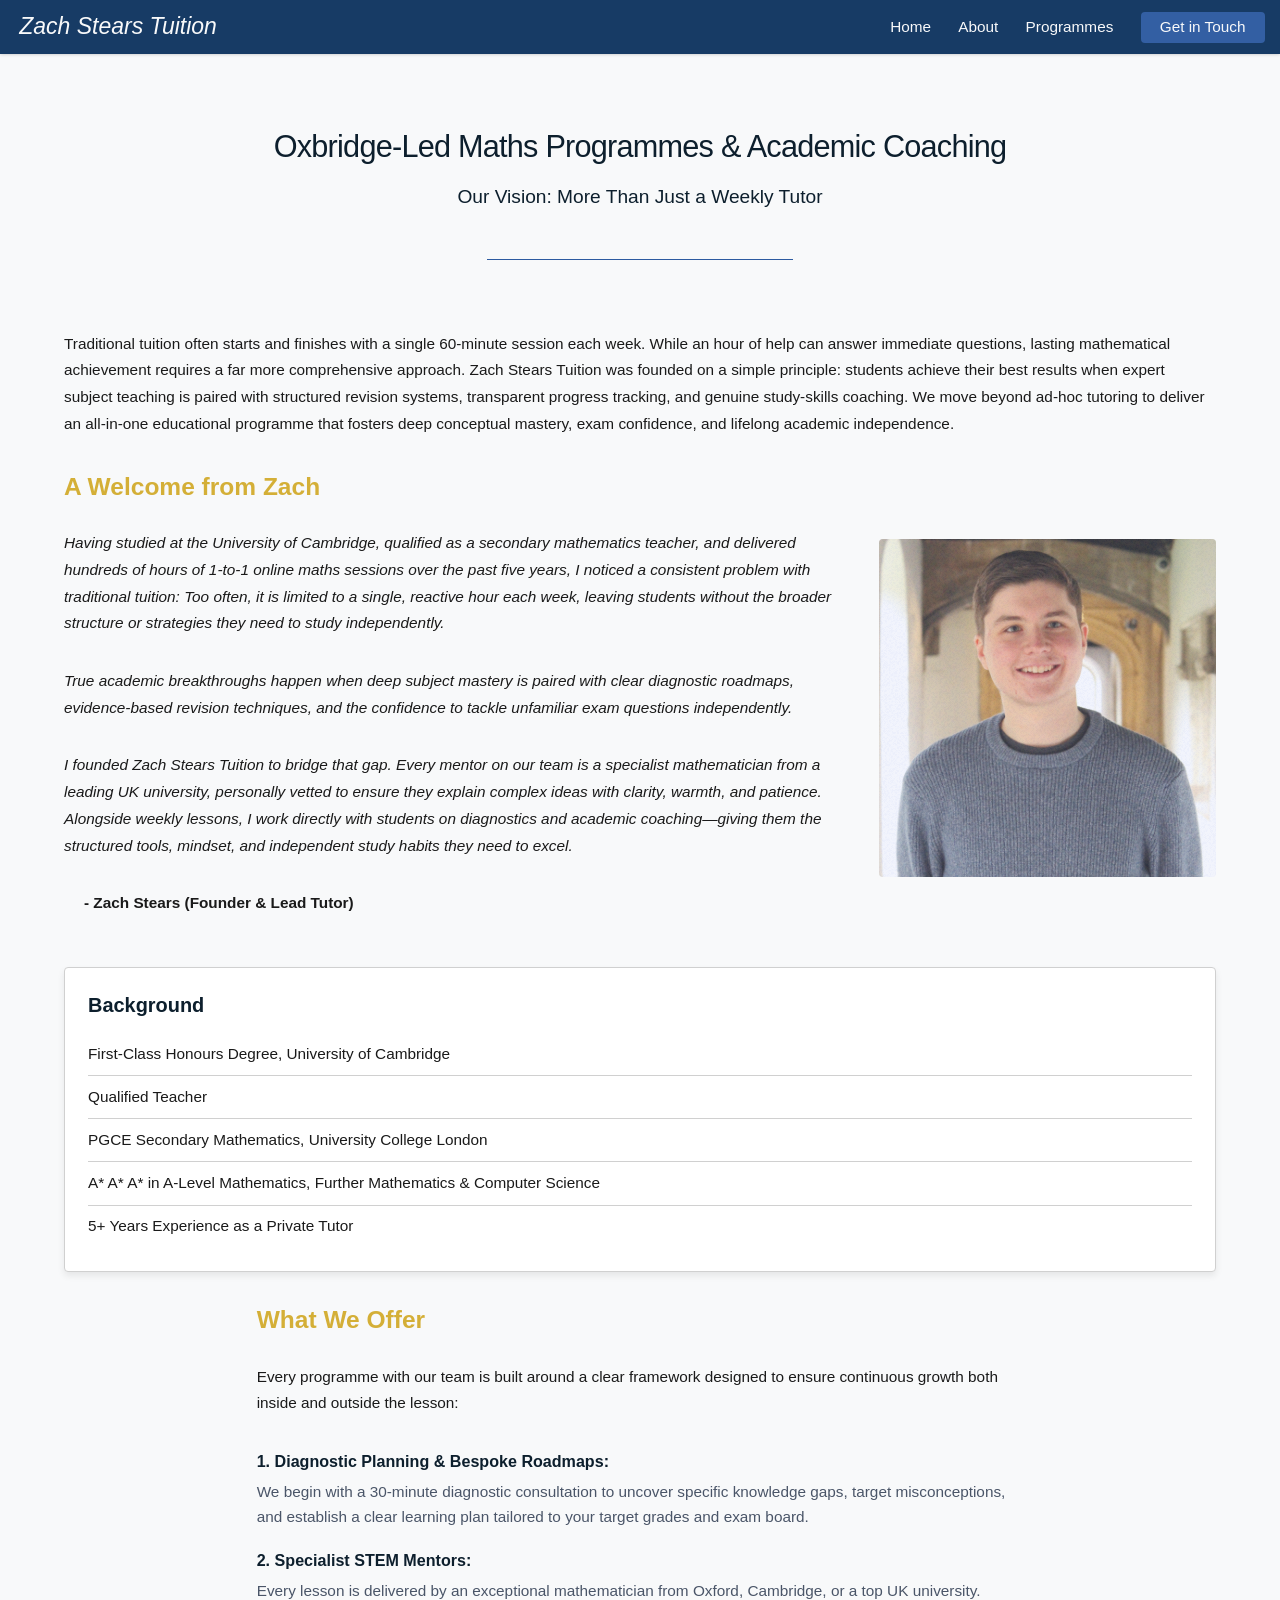
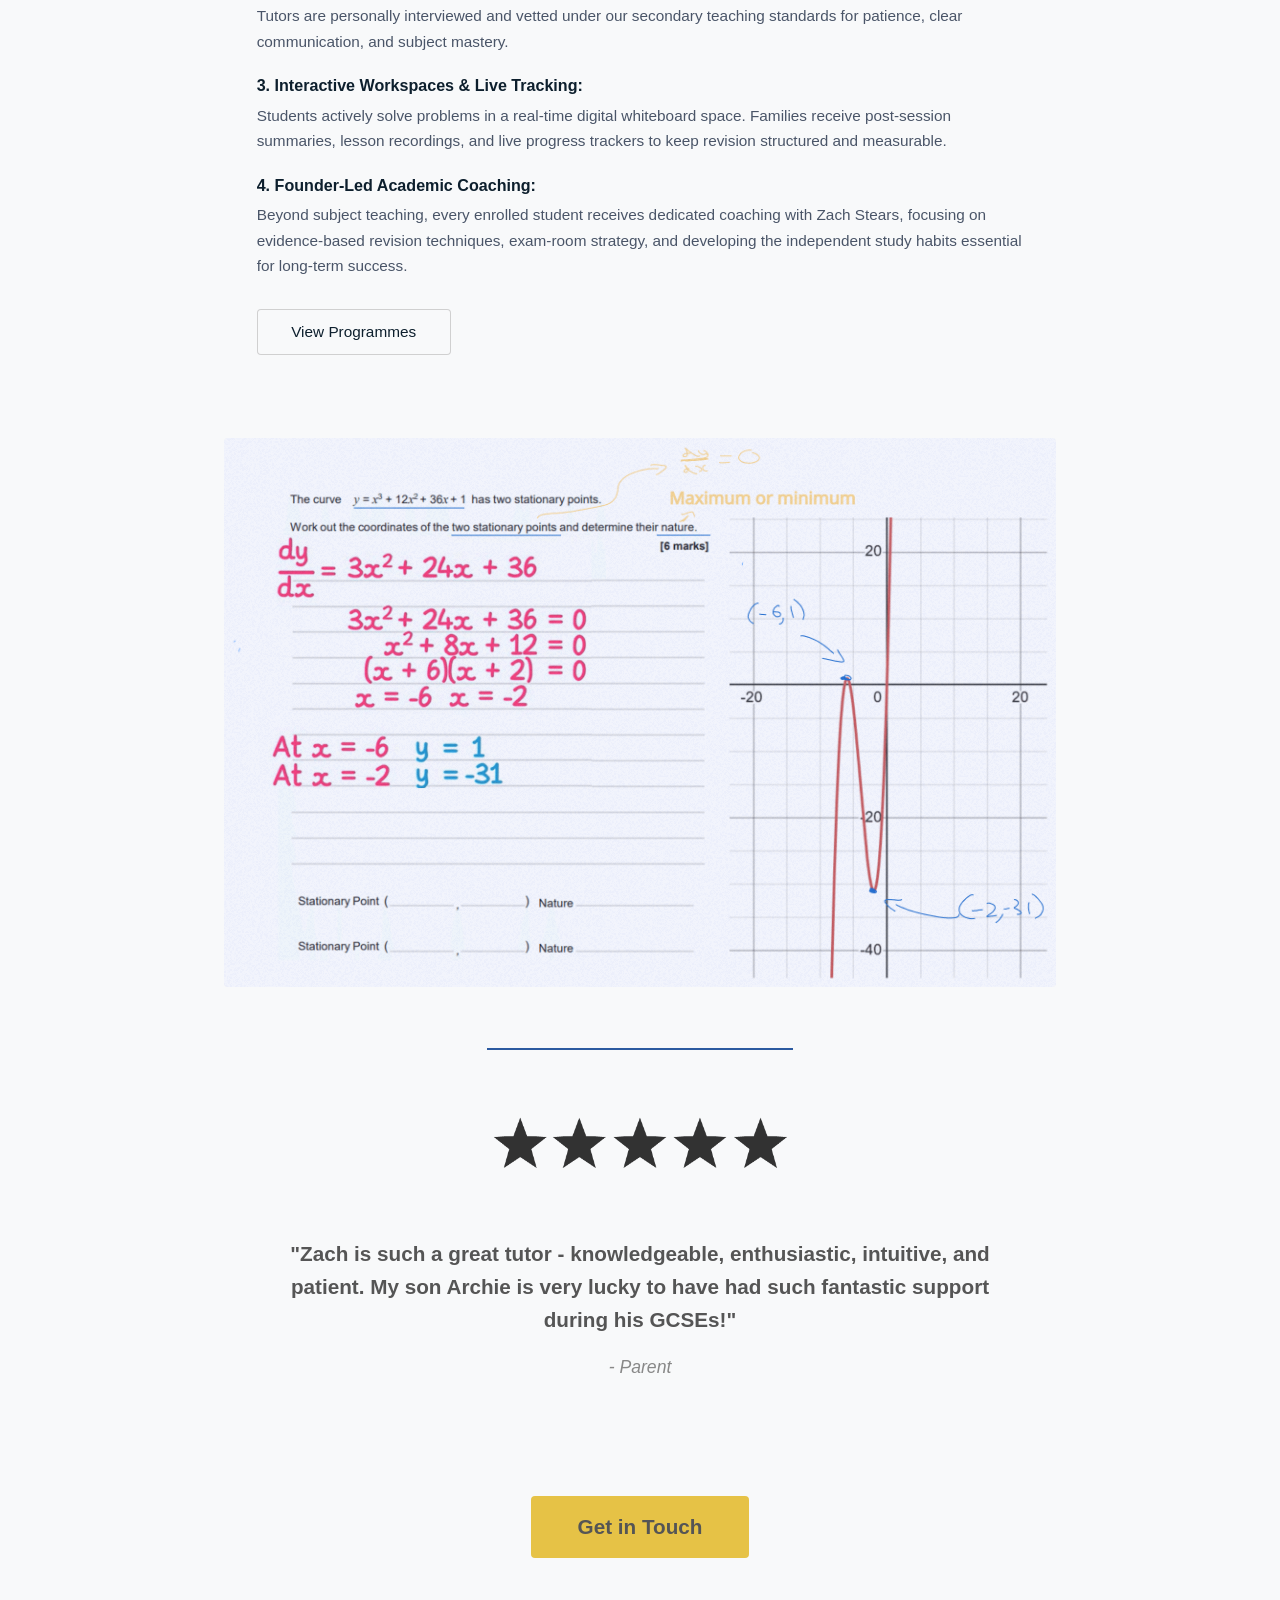
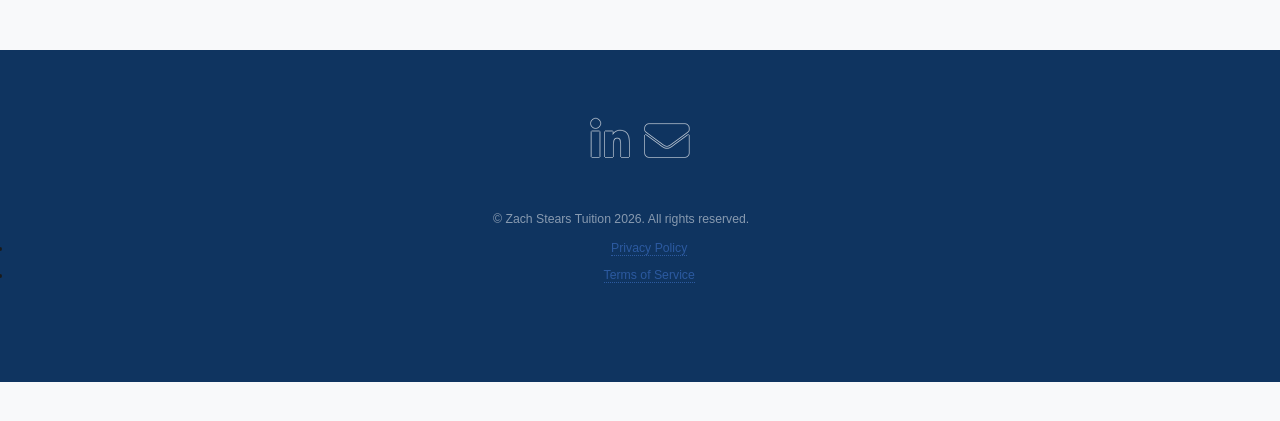
==== commit 500c4963: "Legal Privacy and Terms added" ====
--- a/about.html
+++ b/about.html
@@ -133,6 +133,10 @@
 					<ul class="copyright">
 						<li>&copy; Zach Stears Tuition 2026. All rights reserved.</li><li></li>
 					</ul>
+					<ul class = "legal" style = "font-size: 0.8em; margin-top: 10px;">
+                        <li><a href = "privacypolicy.html">Privacy Policy</a></li>
+                        <li><a href = "termsofservice.html">Terms of Service</a></li>
+                    </ul>
 				</footer>
 
 		</div>
